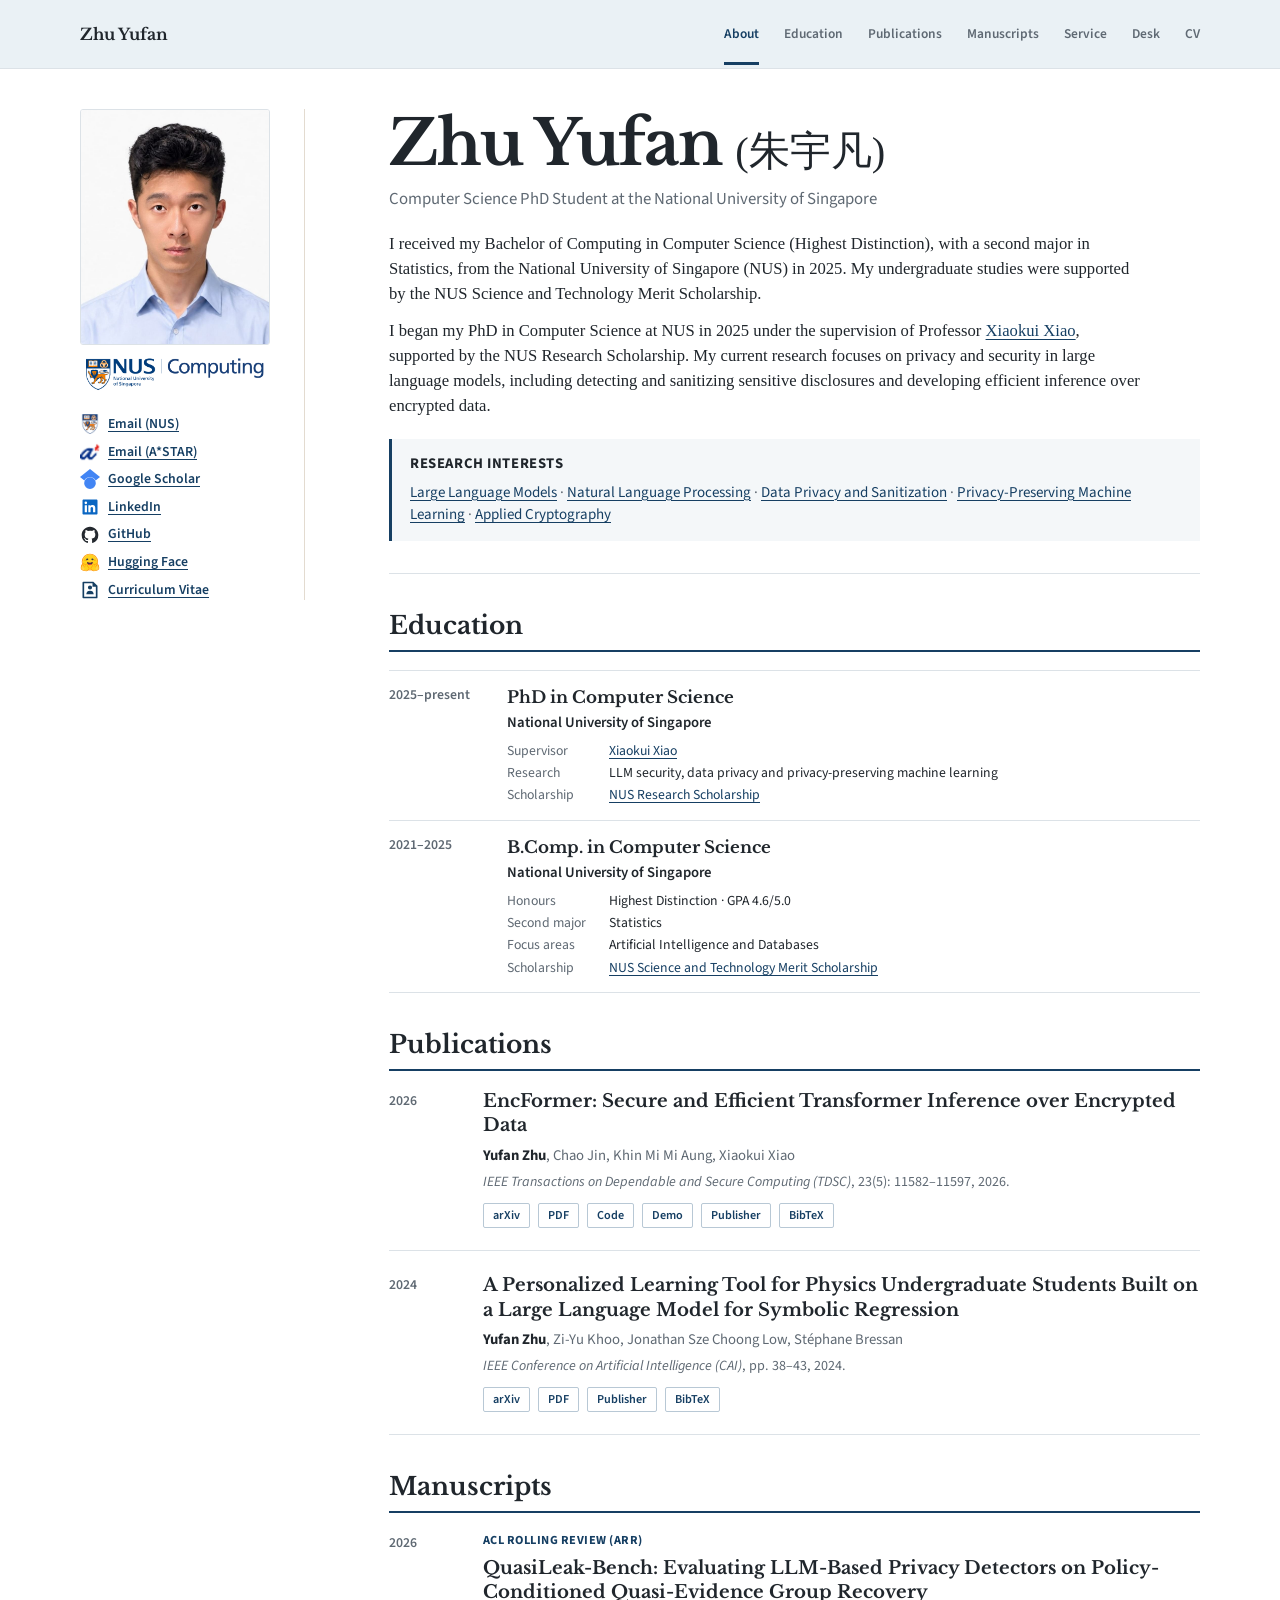
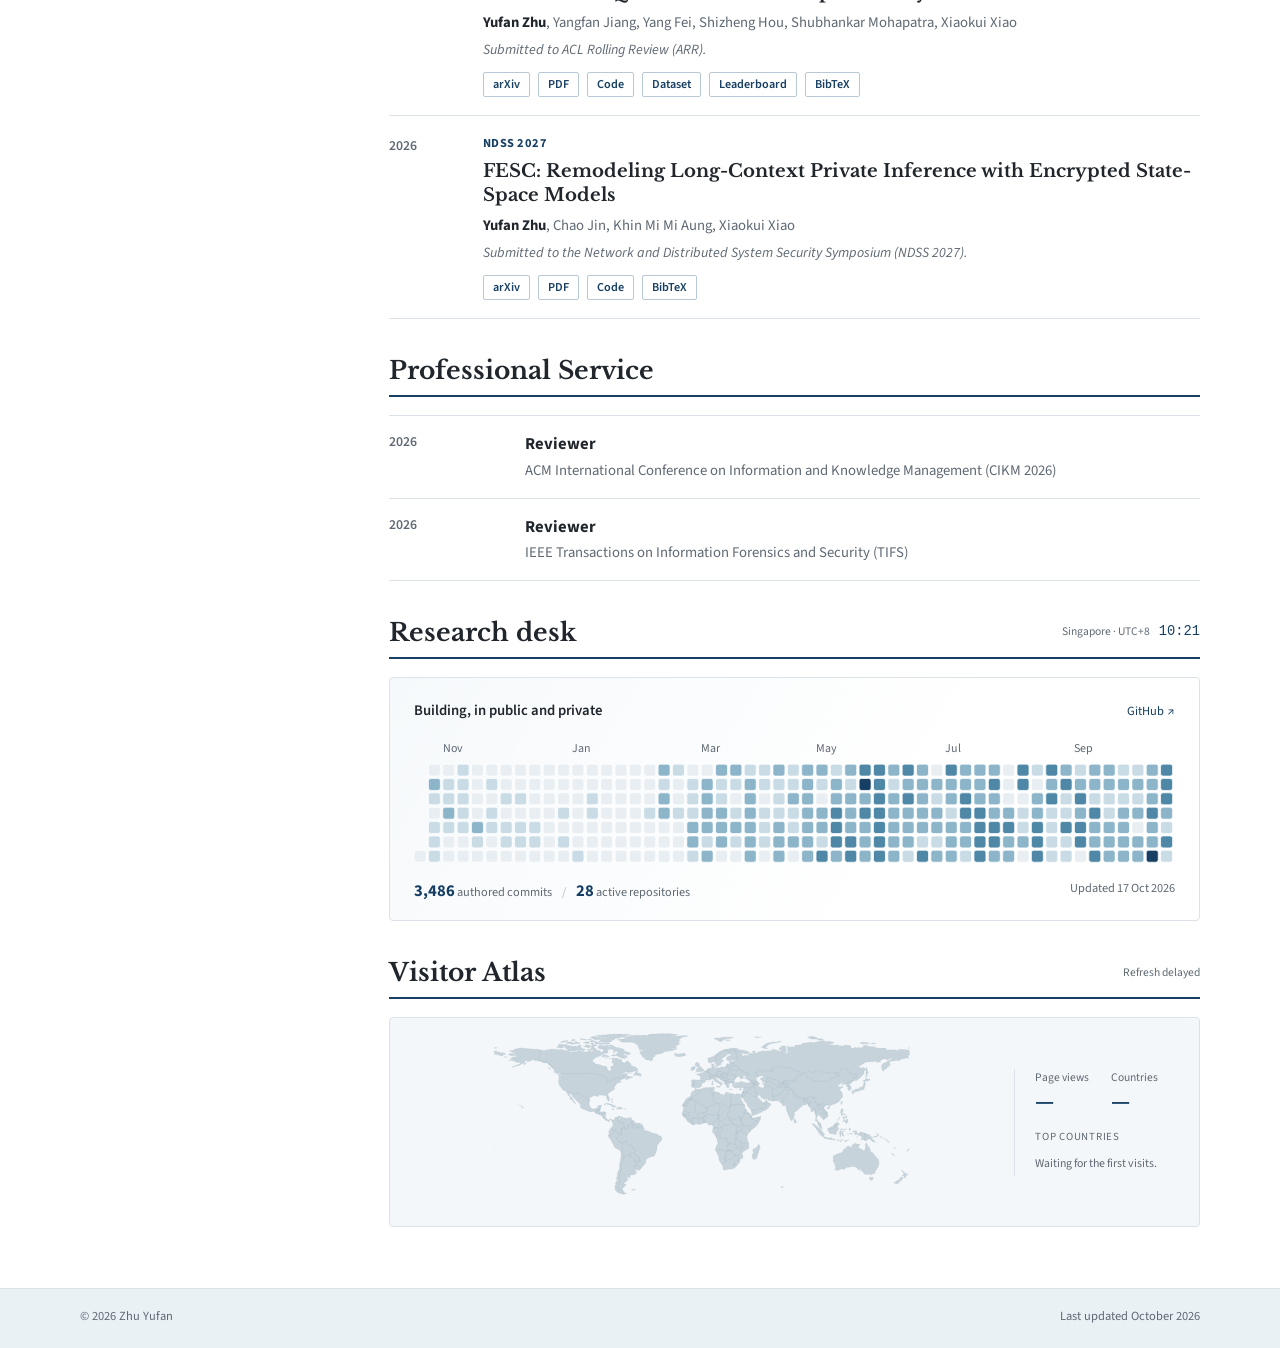
==== index.html @ 7dabb3b4 "Distinguish the sidebar divider with a warm grey tone" ====
<!DOCTYPE html>
<html lang="en">
<head>
  <meta charset="utf-8">
  <meta name="viewport" content="width=device-width, initial-scale=1">
  <title>Yufan Zhu | Secure &amp; Private AI</title>
  <meta name="description" content="Zhu Yufan is a Computer Science PhD student at the National University of Singapore researching LLM systems security and privacy-preserving machine learning.">
  <meta name="keywords" content="Zhu Yufan, Yufan Zhu, NUS, Computer Science, PhD, LLM security, privacy-preserving machine learning, homomorphic encryption, secure inference, EncFormer, QuasiLeak-Bench, privacy evaluation">
  <meta name="author" content="Zhu Yufan">
  <meta name="theme-color" content="#eaf1f5">

  <link rel="icon" type="image/png" sizes="512x512" href="favicon.png?v=shield-20261017">
  <link rel="icon" type="image/x-icon" sizes="16x16 32x32 48x48 64x64 128x128 256x256" href="favicon.ico?v=shield-20261017">
  <link rel="apple-touch-icon" sizes="180x180" href="assets/img/apple-touch-icon.png?v=shield-20261017">
  <link rel="preconnect" href="https://fonts.googleapis.com">
  <link rel="preconnect" href="https://fonts.gstatic.com" crossorigin>
  <link href="https://fonts.googleapis.com/css2?family=Libre+Baskerville:wght@400;700&amp;family=Source+Sans+3:wght@400;500;600;700&amp;display=swap" rel="stylesheet">
  <link rel="stylesheet" href="assets/css/style.css?v=sidebar-warm-20261017">
  <link rel="stylesheet" href="assets/css/research-desk.css">

  <meta property="og:type" content="website">
  <meta property="og:url" content="https://yufannnn.github.io/">
  <meta property="og:title" content="Yufan Zhu | Secure &amp; Private AI">
  <meta property="og:description" content="LLM systems security and privacy-preserving machine learning at NUS School of Computing.">
  <meta property="og:image" content="https://yufannnn.github.io/assets/img/og.png">
  <meta property="og:image:width" content="1536">
  <meta property="og:image:height" content="1024">
  <meta name="twitter:card" content="summary_large_image">

  <!-- Google Tag Manager -->
  <script>(function(w,d,s,l,i){w[l]=w[l]||[];w[l].push({'gtm.start':
  new Date().getTime(),event:'gtm.js'});var f=d.getElementsByTagName(s)[0],
  j=d.createElement(s),dl=l!='dataLayer'?'&l='+l:'';j.async=true;j.src=
  'https://www.googletagmanager.com/gtm.js?id='+i+dl;f.parentNode.insertBefore(j,f);
  })(window,document,'script','dataLayer','GTM-5BB8W2X');</script>
  <!-- End Google Tag Manager -->
</head>

<body>
  <noscript><iframe src="https://www.googletagmanager.com/ns.html?id=GTM-5BB8W2X"
  height="0" width="0" style="display:none;visibility:hidden" title="Google Tag Manager"></iframe></noscript>

  <a class="skip-link" href="#main-content">Skip to main content</a>

  <header class="site-header">
    <div class="header-inner">
      <a class="site-name" href="#about">Zhu Yufan</a>
      <button class="nav-toggle" type="button" aria-expanded="false" aria-controls="site-nav">Menu</button>
      <nav class="site-nav" id="site-nav" aria-label="Primary navigation">
        <a href="#about">About</a>
        <a href="#education">Education</a>
        <a href="#publications">Publications</a>
        <a href="#manuscripts">Manuscripts</a>
        <a href="#service">Service</a>
        <a href="#research-desk">Desk</a>
        <a href="resume.html">CV</a>
      </nav>
    </div>
  </header>

  <div class="page-shell">
    <aside class="profile-card" aria-label="Academic profile">
      <div class="profile-portrait">
        <img class="profile-photo" src="assets/img/me.jpg" alt="Portrait of Zhu Yufan" width="745" height="927">
        <a class="school-mark" href="https://www.comp.nus.edu.sg/" target="_blank" rel="noreferrer">
          <img src="assets/img/education/nus-computing.png" alt="NUS School of Computing" width="621" height="122">
        </a>
      </div>
      <!-- Icon sources: assets/img/profile-icons/SOURCES.txt -->
      <nav class="profile-links" aria-label="Academic and social links">
        <a href="mailto:yufan.zhu@u.nus.edu"><img class="profile-link-icon" src="assets/img/profile-icons/nus.png" alt="" width="20" height="20"><span>Email (NUS)</span></a>
        <a href="mailto:zhuyf@a-star.edu.sg"><img class="profile-link-icon" src="assets/img/profile-icons/astar.png" alt="" width="20" height="20"><span>Email (A*STAR)</span></a>
        <a href="https://scholar.google.com/citations?user=zbe0xWAAAAAJ&amp;hl=en" target="_blank" rel="noreferrer"><img class="profile-link-icon" src="assets/img/profile-icons/google-scholar.svg" alt="" width="20" height="20"><span>Google Scholar</span></a>
        <a href="https://www.linkedin.com/in/yufan-zhu-36024a225/" target="_blank" rel="noreferrer"><img class="profile-link-icon" src="assets/img/profile-icons/linkedin.svg" alt="" width="20" height="20"><span>LinkedIn</span></a>
        <a href="https://github.com/Yufannnn" target="_blank" rel="noreferrer"><img class="profile-link-icon" src="assets/img/profile-icons/github.svg" alt="" width="20" height="20"><span>GitHub</span></a>
        <a href="https://huggingface.co/HenryZYF" target="_blank" rel="noreferrer"><img class="profile-link-icon" src="assets/img/profile-icons/hugging-face.svg" alt="" width="20" height="20"><span>Hugging Face</span></a>
        <a href="resume.html"><img class="profile-link-icon" src="assets/img/profile-icons/cv.svg" alt="" width="20" height="20"><span>Curriculum Vitae</span></a>
      </nav>
    </aside>

    <main id="main-content">
      <section class="intro" id="about" aria-labelledby="about-heading">
        <h1 id="about-heading">Zhu Yufan <span class="chinese-name" lang="zh-Hans">(朱宇凡)</span></h1>
        <p class="intro-title">Computer Science PhD Student at the National University of Singapore</p>
        <div class="bio">
          <p>
            I received my Bachelor of Computing in Computer Science (Highest Distinction), with a
            second major in Statistics, from the National University of Singapore (NUS) in 2025.
            My undergraduate studies were supported by the NUS Science and Technology Merit Scholarship.
          </p>
          <p>
            I began my PhD in Computer Science at NUS in 2025 under the supervision of
            Professor <a href="https://www.comp.nus.edu.sg/~xiaoxk/" target="_blank" rel="noreferrer">Xiaokui Xiao</a>,
            supported by the NUS Research Scholarship.
            My current research focuses on privacy and security in large language models, including
            detecting and sanitizing sensitive disclosures and developing efficient inference over encrypted data.
          </p>
        </div>
        <div class="interest-block">
          <h2>Research Interests</h2>
          <p><a href="https://scholar.google.com/citations?view_op=search_authors&amp;hl=en&amp;mauthors=label:large_language_models" target="_blank" rel="noreferrer">Large Language Models</a> · <a href="https://scholar.google.com/citations?view_op=search_authors&amp;hl=en&amp;mauthors=label:natural_language_processing" target="_blank" rel="noreferrer">Natural Language Processing</a> · <a href="https://scholar.google.com/citations?view_op=search_authors&amp;hl=en&amp;mauthors=label:data_privacy_and_sanitization" target="_blank" rel="noreferrer">Data Privacy and Sanitization</a> · <a href="https://scholar.google.com/citations?view_op=search_authors&amp;hl=en&amp;mauthors=label:privacy_preserving_machine_learning" target="_blank" rel="noreferrer">Privacy-Preserving Machine Learning</a> · <a href="https://scholar.google.com/citations?view_op=search_authors&amp;hl=en&amp;mauthors=label:applied_cryptography" target="_blank" rel="noreferrer">Applied Cryptography</a></p>
        </div>
      </section>

      <section class="content-section" id="education" aria-labelledby="education-heading">
        <h2 class="section-title" id="education-heading">Education</h2>
        <div class="timeline-list education-list">
          <article>
            <time>2025–present</time>
            <div>
              <h3>PhD in Computer Science</h3>
              <p class="organization">National University of Singapore</p>
              <dl class="education-details">
                <dt>Supervisor</dt><dd><a href="https://www.comp.nus.edu.sg/~xiaoxk/" target="_blank" rel="noreferrer">Xiaokui Xiao</a></dd>
                <dt>Research</dt><dd>LLM security, data privacy and privacy-preserving machine learning</dd>
                <dt>Scholarship</dt><dd><a href="https://nusgs.nus.edu.sg/scholarships/nus-research-scholarship/" target="_blank" rel="noreferrer">NUS Research Scholarship</a></dd>
              </dl>
            </div>
          </article>
          <article>
            <time>2021–2025</time>
            <div>
              <h3>B.Comp. in Computer Science</h3>
              <p class="organization">National University of Singapore</p>
              <dl class="education-details">
                <dt>Honours</dt><dd>Highest Distinction · GPA 4.6/5.0</dd>
                <dt>Second major</dt><dd>Statistics</dd>
                <dt>Focus areas</dt><dd>Artificial Intelligence and Databases</dd>
                <dt>Scholarship</dt><dd><a href="https://nus.edu.sg/oam/scholarships/scholarships-for-freshmen-singapore-permanent-residents/science-technology-undergraduate-scholarship" target="_blank" rel="noreferrer">NUS Science and Technology Merit Scholarship</a></dd>
              </dl>
            </div>
          </article>
        </div>
      </section>

      <section class="content-section" id="publications" aria-labelledby="publications-heading">
        <h2 class="section-title" id="publications-heading">Publications</h2>

        <article class="paper">
          <div class="paper-year">2026</div>
          <div class="paper-body">
            <h3>EncFormer: Secure and Efficient Transformer Inference over Encrypted Data</h3>
            <p class="authors"><strong>Yufan Zhu</strong>, Chao Jin, Khin Mi Mi Aung, Xiaokui Xiao</p>
            <p class="paper-publication"><em>IEEE Transactions on Dependable and Secure Computing (TDSC)</em>, 23(5): 11582–11597, 2026.</p>
            <div class="paper-links">
              <a href="https://arxiv.org/abs/2604.09975" target="_blank" rel="noreferrer">arXiv</a>
              <a href="https://arxiv.org/pdf/2604.09975" target="_blank" rel="noreferrer">PDF</a>
              <a href="https://github.com/Yufannnn/EncFormer" target="_blank" rel="noreferrer">Code</a>
              <a href="https://yufannnn.github.io/EncFormer/" target="_blank" rel="noreferrer">Demo</a>
              <a href="https://www.computer.org/csdl/journal/tq/5555/01/11613199/2icp9JtEQXS" target="_blank" rel="noreferrer">Publisher</a>
            </div>
          </div>
        </article>

        <article class="paper">
          <div class="paper-year">2024</div>
          <div class="paper-body">
            <h3>A Personalized Learning Tool for Physics Undergraduate Students Built on a Large Language Model for Symbolic Regression</h3>
            <p class="authors"><strong>Yufan Zhu</strong>, Zi-Yu Khoo, Jonathan Sze Choong Low, Stéphane Bressan</p>
            <p class="paper-publication"><em>IEEE Conference on Artificial Intelligence (CAI)</em>, pp. 38–43, 2024.</p>
            <div class="paper-links">
              <a href="https://arxiv.org/abs/2407.00065" target="_blank" rel="noreferrer">arXiv</a>
              <a href="https://arxiv.org/pdf/2407.00065" target="_blank" rel="noreferrer">PDF</a>
              <a href="https://ieeexplore.ieee.org/document/10605241" target="_blank" rel="noreferrer">Publisher</a>
            </div>
          </div>
        </article>
      </section>

      <section class="content-section" id="manuscripts" aria-labelledby="manuscripts-heading">
        <h2 class="section-title" id="manuscripts-heading">Manuscripts</h2>

        <article class="paper compact-paper" id="quasileak-bench">
          <div class="paper-year">2026</div>
          <div class="paper-body">
            <p class="paper-venue">ACL Rolling Review (ARR)</p>
            <h3>QuasiLeak-Bench: Evaluating LLM-Based Privacy Detectors on Policy-Conditioned Quasi-Evidence Group Recovery</h3>
            <p class="authors"><strong>Yufan Zhu</strong>, Yangfan Jiang, Yang Fei, Shizheng Hou, Shubhankar Mohapatra, Xiaokui Xiao</p>
            <p class="paper-note">Submitted to ACL Rolling Review (ARR).</p>
            <div class="paper-links">
              <a href="https://arxiv.org/abs/2610.21333" target="_blank" rel="noreferrer">arXiv</a>
              <a href="https://arxiv.org/pdf/2610.21333" target="_blank" rel="noreferrer">PDF</a>
              <a href="https://github.com/Yufannnn/QuasiLeak-Bench" target="_blank" rel="noreferrer">Code</a>
              <a href="https://huggingface.co/datasets/HenryZYF/QuasiLeak-Bench" target="_blank" rel="noreferrer">Dataset</a>
              <a href="https://yufannnn.github.io/QuasiLeak-Bench/" target="_blank" rel="noreferrer">Leaderboard</a>
            </div>
          </div>
        </article>

        <article class="paper compact-paper" id="fesc">
          <div class="paper-year">2026</div>
          <div class="paper-body">
            <p class="paper-venue">NDSS 2027</p>
            <h3>FESC: Remodeling Long-Context Private Inference with Encrypted State-Space Models</h3>
            <p class="authors"><strong>Yufan Zhu</strong>, Chao Jin, Khin Mi Mi Aung, Xiaokui Xiao</p>
            <p class="paper-note">Submitted to the Network and Distributed System Security Symposium (NDSS 2027).</p>
            <div class="paper-links">
              <a href="https://arxiv.org/abs/2608.17442" target="_blank" rel="noreferrer">arXiv</a>
              <a href="https://arxiv.org/pdf/2608.17442" target="_blank" rel="noreferrer">PDF</a>
              <a href="https://github.com/Yufannnn/FESC" target="_blank" rel="noreferrer">Code</a>
            </div>
          </div>
        </article>
      </section>

      <section class="content-section" id="service" aria-labelledby="service-heading">
        <h2 class="section-title" id="service-heading">Professional Service</h2>
        <div class="timeline-list service-list">
          <article>
            <time>2026</time>
            <div>
              <h3>Reviewer</h3>
              <p>ACM International Conference on Information and Knowledge Management (CIKM 2026)</p>
            </div>
          </article>
          <article>
            <time>2026</time>
            <div>
              <h3>Reviewer</h3>
              <p>IEEE Transactions on Information Forensics and Security (TIFS)</p>
            </div>
          </article>
        </div>
      </section>
      <section class="content-section" id="research-desk" aria-labelledby="desk-heading">
        <div class="section-heading-row">
          <h2 class="section-title" id="desk-heading">Research desk</h2>
          <div class="desk-clock"><span>Singapore · UTC+8</span><time id="singapore-clock">—</time></div>
        </div>
        <div class="activity-panel">
          <div class="panel-heading"><h3>Building, in public and private</h3><a href="https://github.com/Yufannnn" target="_blank" rel="noreferrer">GitHub ↗</a></div>
          <div id="research-calendar" class="research-calendar" role="img" aria-label="Loading authored commit activity"></div>
          <div class="activity-meta"><p><strong id="commit-total">—</strong> authored commits <span class="meta-separator">/</span> <strong id="active-repos">—</strong> active repositories</p><p id="activity-updated">Past 365 days</p></div>
        </div>
      </section>

      <section class="content-section" id="visitor-atlas" aria-labelledby="atlas-heading">
        <div class="section-heading-row"><h2 class="section-title" id="atlas-heading">Visitor Atlas</h2><span class="atlas-status" id="atlas-status" role="status">Connecting</span></div>
        <div class="atlas-panel">
          <div class="atlas-map" aria-label="Country-level page views"></div>
          <div class="atlas-summary">
            <dl class="atlas-totals"><div><dt>Page views</dt><dd data-atlas-stat="pageViews">—</dd></div><div><dt>Countries</dt><dd data-atlas-stat="countries">—</dd></div></dl>
            <div class="atlas-country-heading">Top countries</div>
            <ol id="atlas-countries" class="atlas-countries"><li>Waiting for the first visits.</li></ol>
          </div>
        </div>
        <div class="atlas-footnote"><time id="atlas-updated"></time></div>
      </section>
    </main>
  </div>

  <footer class="site-footer">
    <div>
      <p>© <span id="current-year">2026</span> Zhu Yufan</p>
      <p>Last updated October 2026</p>
    </div>
  </footer>

  <dialog id="citation-dialog" class="citation-dialog" aria-labelledby="citation-heading">
    <div class="citation-heading"><h2 id="citation-heading">Cite this paper</h2><button type="button" data-close-citation aria-label="Close citation">×</button></div>
    <pre><code id="citation-text"></code></pre>
    <div class="citation-actions"><button type="button" id="copy-citation">Copy BibTeX</button><a id="download-citation" download>Download .bib</a><span id="citation-status" role="status"></span></div>
  </dialog>

  <script src="assets/js/main.js"></script>
  <script src="assets/js/research-desk.js" defer></script>
  <script src="assets/js/visitor-atlas.js" defer></script>
</body>
</html>
---- assets/css/style.css ----
:root {
  --navy: #163f63;
  --navy-dark: #0f2d48;
  --ink: #20262c;
  --muted: #5f6973;
  --line: #dce2e7;
  --soft: #f4f7f9;
  --banner: #eaf1f5;
  --white: #ffffff;
  --serif: "Libre Baskerville", Georgia, serif;
  --sans: "Source Sans 3", Arial, sans-serif;
  --page-width: 1120px;
}

* {
  box-sizing: border-box;
}

html {
  scroll-behavior: smooth;
  scroll-padding-top: 88px;
}

body {
  margin: 0;
  background: var(--white);
  color: var(--ink);
  font-family: var(--sans);
  font-size: 17px;
  line-height: 1.5;
  -webkit-font-smoothing: antialiased;
}

::selection {
  background: #dbe8f2;
}

a {
  color: var(--navy);
  text-decoration-thickness: 1px;
  text-underline-offset: 3px;
}

a:hover {
  color: var(--navy-dark);
}

img {
  display: block;
  max-width: 100%;
  height: auto;
}

h1,
h2,
h3,
p {
  margin-top: 0;
}

.skip-link {
  position: fixed;
  top: -60px;
  left: 16px;
  z-index: 100;
  padding: 8px 14px;
  background: var(--navy-dark);
  color: var(--white);
}

.skip-link:focus {
  top: 10px;
}

.site-header {
  position: sticky;
  top: 0;
  z-index: 20;
  border-bottom: 1px solid var(--line);
  background: var(--banner);
}

.header-inner {
  width: min(calc(100% - 40px), var(--page-width));
  min-height: 68px;
  margin: 0 auto;
  display: flex;
  align-items: center;
  justify-content: space-between;
  gap: 32px;
}

.site-name {
  color: var(--ink);
  font-family: var(--serif);
  font-size: 1rem;
  font-weight: 700;
  text-decoration: none;
}

.site-nav {
  display: flex;
  align-items: center;
  gap: 25px;
}

.site-nav a {
  padding: 23px 0 20px;
  border-bottom: 3px solid transparent;
  color: var(--muted);
  font-size: 0.84rem;
  font-weight: 600;
  line-height: 1.2;
  text-decoration: none;
}

.site-nav a:hover,
.site-nav a:focus-visible,
.site-nav a.is-active {
  border-bottom-color: var(--navy);
  color: var(--navy);
}

.nav-toggle {
  display: none;
  border: 0;
  background: transparent;
  color: var(--ink);
  font: 600 0.86rem var(--sans);
  cursor: pointer;
}

.page-shell {
  width: min(calc(100% - 40px), var(--page-width));
  margin: 0 auto;
  display: grid;
  grid-template-columns: 225px minmax(0, 1fr);
  gap: clamp(48px, 7vw, 84px);
  padding: 40px 0 52px;
}

.profile-card {
  position: sticky;
  top: 104px;
  align-self: start;
  padding-right: 16px;
  border-right: 1px solid #e3dbd0;
}

.profile-portrait {
  width: 190px;
  margin-bottom: 22px;
  align-self: start;
}

.profile-photo {
  width: 100%;
  border: 1px solid var(--line);
  border-radius: 3px;
  background: var(--soft);
}

.school-mark {
  display: block;
  margin-top: 12px;
  padding: 0 6px;
}

.school-mark img {
  width: 100%;
}

.profile-links {
  display: flex;
  flex-direction: column;
  align-items: flex-start;
  gap: 7px;
}

.profile-links a {
  display: inline-flex;
  align-items: center;
  gap: 8px;
  font-size: 0.86rem;
  font-weight: 600;
  white-space: nowrap;
}

.profile-link-icon {
  display: block;
  width: 20px;
  height: 20px;
  flex: 0 0 20px;
  object-fit: contain;
}

main {
  min-width: 0;
}

.intro {
  padding-bottom: 32px;
  border-bottom: 1px solid var(--line);
}

.intro h1 {
  margin-bottom: 9px;
  font-family: var(--serif);
  font-size: clamp(2.5rem, 5vw, 3.9rem);
  font-weight: 700;
  letter-spacing: -0.035em;
  line-height: 1.1;
}

.intro-title {
  margin-bottom: 20px;
  color: var(--muted);
  font-size: 1.05rem;
}

.chinese-name {
  display: inline-block;
  font-family: "FangSong", "仿宋", "STFangsong", fangsong, serif;
  font-size: 0.65em;
  font-weight: 400;
  letter-spacing: 0;
  white-space: nowrap;
}

.bio {
  max-width: 760px;
  font-family: Georgia, serif;
  font-size: 1.04rem;
  line-height: 1.5;
}

.bio p {
  margin-bottom: 12px;
}

.interest-block {
  margin-top: 20px;
  padding: 14px 18px;
  border-left: 3px solid var(--navy);
  background: var(--soft);
}

.interest-block h2 {
  margin-bottom: 7px;
  font-size: 0.92rem;
  font-weight: 700;
  letter-spacing: 0.04em;
  text-transform: uppercase;
}

.interest-block p {
  margin-bottom: 0;
  color: var(--muted);
  font-size: 0.94rem;
}

.content-section {
  padding-top: 36px;
}

.section-title {
  margin-bottom: 18px;
  padding-bottom: 9px;
  border-bottom: 2px solid var(--navy);
  font-family: var(--serif);
  font-size: 1.55rem;
  line-height: 1.25;
}

.paper {
  display: grid;
  grid-template-columns: 74px minmax(0, 1fr);
  gap: 20px;
  padding: 0 0 22px;
  margin-bottom: 22px;
  border-bottom: 1px solid var(--line);
}

.paper:last-child {
  margin-bottom: 0;
}

.paper-year {
  padding-top: 2px;
  color: var(--muted);
  font-size: 0.86rem;
  font-weight: 600;
}

.paper-venue {
  margin-bottom: 6px;
  color: var(--navy);
  font-size: 0.77rem;
  font-weight: 700;
  letter-spacing: 0.04em;
  text-transform: uppercase;
}

.paper h3 {
  margin-bottom: 7px;
  font-family: var(--serif);
  font-size: 1.13rem;
  line-height: 1.35;
}

.authors {
  margin-bottom: 6px;
  color: var(--muted);
  font-size: 0.92rem;
}

.authors strong {
  color: var(--ink);
  font-weight: 700;
}

.paper-note {
  margin-bottom: 11px;
  color: var(--muted);
  font-size: 0.88rem;
  font-style: italic;
}

.paper-publication {
  margin-bottom: 10px;
  color: var(--muted);
  font-size: 0.88rem;
  line-height: 1.4;
}

.paper-links {
  display: flex;
  flex-wrap: wrap;
  gap: 8px;
}

.paper-links a {
  display: inline-block;
  padding: 3px 9px;
  border: 1px solid #b8c8d5;
  border-radius: 2px;
  color: var(--navy);
  font-size: 0.76rem;
  font-weight: 600;
  line-height: 1.45;
  text-decoration: none;
}

.paper-links a:hover {
  border-color: var(--navy);
  background: var(--soft);
}

.compact-paper {
  padding-bottom: 18px;
  margin-bottom: 18px;
}

.timeline-list {
  border-top: 1px solid var(--line);
}

.timeline-list article {
  display: grid;
  grid-template-columns: 112px minmax(0, 1fr);
  gap: 24px;
  padding: 16px 0;
  border-bottom: 1px solid var(--line);
}

.timeline-list time {
  color: var(--muted);
  font-size: 0.86rem;
  font-weight: 600;
}

.timeline-list h3 {
  margin-bottom: 3px;
  font-family: var(--serif);
  font-size: 1.04rem;
  line-height: 1.45;
}

.timeline-list p {
  margin-bottom: 0;
  color: var(--muted);
  font-size: 0.92rem;
}

.timeline-list .organization {
  margin-bottom: 4px;
  color: var(--ink);
  font-weight: 600;
}

.education-list article {
  grid-template-columns: 100px minmax(0, 1fr);
  gap: 18px;
  padding: 14px 0;
}

.education-details {
  display: grid;
  grid-template-columns: 90px minmax(0, 1fr);
  gap: 3px 12px;
  margin: 8px 0 0;
  font-size: 0.86rem;
  line-height: 1.4;
}

.education-details dt {
  color: var(--muted);
}

.education-details dd {
  margin: 0;
}

.service-list h3 {
  font-family: var(--sans);
  font-weight: 700;
}

.site-footer {
  border-top: 1px solid var(--line);
  background: var(--banner);
}

.site-footer > div {
  width: min(calc(100% - 40px), var(--page-width));
  margin: 0 auto;
  display: flex;
  justify-content: space-between;
  gap: 20px;
  padding: 18px 0 22px;
}

.site-footer p {
  margin-bottom: 0;
  color: var(--muted);
  font-size: 0.78rem;
}

@media (max-width: 840px) {
  .site-nav {
    gap: 17px;
  }

  .page-shell {
    grid-template-columns: 185px minmax(0, 1fr);
    gap: 40px;
  }

  .profile-portrait {
    width: 165px;
  }
}

@media (max-width: 720px) {
  html {
    scroll-padding-top: 72px;
  }

  body {
    font-size: 16px;
  }

  .header-inner,
  .page-shell,
  .site-footer > div {
    width: min(calc(100% - 32px), var(--page-width));
  }

  .header-inner {
    min-height: 60px;
  }

  .nav-toggle {
    display: block;
    padding: 10px 0 10px 18px;
  }

  .site-nav {
    position: absolute;
    top: 60px;
    left: 0;
    right: 0;
    display: none;
    flex-direction: column;
    align-items: flex-start;
    gap: 0;
    padding: 8px 16px 14px;
    border-bottom: 1px solid var(--line);
    background: var(--banner);
  }

  .site-nav.is-open {
    display: flex;
  }

  .site-nav a {
    width: 100%;
    padding: 9px 0;
    border-bottom: 0;
  }

  .site-nav a.is-active {
    color: var(--navy);
  }

  .page-shell {
    display: block;
    padding: 24px 0 44px;
  }

  .profile-card {
    position: static;
    display: grid;
    grid-template-columns: 120px minmax(0, 1fr);
    column-gap: 20px;
    margin-bottom: 28px;
    padding-right: 0;
    padding-bottom: 24px;
    border-right: 0;
    border-bottom: 1px solid var(--line);
  }

  .profile-portrait {
    width: 120px;
    margin-bottom: 0;
  }

  .school-mark {
    margin-top: 10px;
    padding: 0;
  }

  .profile-links {
    align-self: center;
    flex-direction: row;
    flex-wrap: wrap;
    align-content: start;
    gap: 5px 14px;
  }

  .profile-links a {
    font-size: 0.78rem;
  }

  .intro h1 {
    font-size: 2.55rem;
  }

  .intro-title {
    font-size: 0.96rem;
  }

  .bio {
    font-size: 1rem;
  }

  .content-section {
    padding-top: 32px;
  }

  .paper {
    grid-template-columns: 1fr;
    gap: 4px;
  }

  .paper-year {
    margin-bottom: 3px;
  }

  .timeline-list article {
    grid-template-columns: 78px minmax(0, 1fr);
    gap: 14px;
  }

  .site-footer > div {
    flex-direction: column;
    gap: 2px;
  }
}

@media (max-width: 430px) {
  .profile-card {
    grid-template-columns: 100px minmax(0, 1fr);
    column-gap: 16px;
  }

  .profile-portrait {
    width: 100px;
  }

  .profile-links {
    gap: 4px 11px;
  }

  .timeline-list article {
    grid-template-columns: 1fr;
    gap: 5px;
  }
}

@media (prefers-reduced-motion: reduce) {
  html {
    scroll-behavior: auto;
  }
}
---- assets/css/research-desk.css ----
.section-heading-row{display:flex;align-items:center;justify-content:space-between;gap:20px;border-bottom:2px solid var(--navy);margin-bottom:18px;padding-bottom:9px}
.section-heading-row .section-title{border:0;padding:0;margin:0}
.desk-clock{display:flex;gap:9px;align-items:baseline;color:var(--muted);font-size:.72rem;white-space:nowrap}
.desk-clock time{font-family:ui-monospace,SFMono-Regular,Consolas,monospace;font-size:.86rem;font-variant-numeric:tabular-nums;color:var(--navy)}
.activity-panel{border:1px solid var(--line);padding:22px 24px 16px;background:linear-gradient(120deg,#f6f9fb,var(--white) 65%);border-radius:4px}
.panel-heading{display:flex;justify-content:space-between;gap:12px;align-items:baseline;margin-bottom:18px}
.panel-heading h3{font:600 .92rem var(--sans);margin:0}
.panel-heading a{font-size:.78rem;text-decoration:none;white-space:nowrap}
.research-calendar{width:100%}
.research-calendar svg{width:100%;height:auto;display:block;overflow:visible}
.research-calendar rect{stroke:var(--white);stroke-width:.6;rx:2}
.research-calendar text{font-family:var(--sans);font-size:10px;fill:var(--muted)}
.activity-meta{display:flex;justify-content:space-between;gap:16px;flex-wrap:wrap;margin-top:15px;font-size:.77rem;color:var(--muted)}
.activity-meta p{margin:0}.activity-meta strong{color:var(--navy);font-variant-numeric:tabular-nums;font-size:1.04rem}.meta-separator{margin:0 8px;color:#b2bcc5}
.atlas-footnote{font-size:.73rem;color:var(--muted);margin:9px 0 0}
.atlas-status{font-size:.72rem;color:var(--muted);white-space:nowrap}.atlas-status.is-live{color:#287b72}.atlas-status.is-live::before{content:"";display:inline-block;width:6px;height:6px;margin-right:6px;border-radius:50%;background:#478d82}
.atlas-panel{--atlas-accent:#4b8491;display:grid;grid-template-columns:minmax(0,1fr) 165px;align-items:center;gap:20px;border:1px solid var(--line);border-radius:4px;padding:14px 20px;background:var(--soft)}
.atlas-map{min-width:0;display:flex;align-items:center;justify-content:center}.atlas-map svg{width:100%;height:auto;max-height:180px;display:block}
.atlas-marker{fill:var(--navy);stroke:#fff;stroke-width:1.5}.atlas-marker-halo{fill:var(--navy);opacity:.13}
.atlas-summary{border-left:1px solid var(--line);padding-left:20px;min-width:0}
.atlas-totals{display:flex;gap:22px;margin:0 0 12px}.atlas-totals dt{color:var(--muted);font-size:.72rem;font-weight:400}.atlas-totals dd{margin:0;color:var(--navy);font-size:1.5rem;font-weight:600;line-height:1.3;font-variant-numeric:tabular-nums}
.atlas-country-heading{font-size:.68rem;text-transform:uppercase;letter-spacing:.07em;color:var(--muted);margin-bottom:7px}
.atlas-countries{padding:0;list-style:none;font-size:.74rem;margin:0}.atlas-countries li{display:flex;justify-content:space-between;gap:8px;padding:3px 0;color:var(--muted)}.atlas-countries b{color:var(--ink);font-weight:500;font-variant-numeric:tabular-nums}
.atlas-footnote{text-align:right}
.paper-links button{display:inline-block;padding:3px 9px;border:1px solid #b8c8d5;border-radius:2px;color:var(--navy);font:600 .76rem/1.45 var(--sans);background:transparent;cursor:pointer}
.paper-links button:hover{border-color:var(--navy);background:var(--soft)}
.citation-dialog{width:min(640px,calc(100% - 32px));max-height:85dvh;border:1px solid var(--line);border-radius:5px;padding:24px;color:var(--ink);box-shadow:0 15px 60px #102b4930}
.citation-dialog::backdrop{background:#0f2d4860}.citation-heading{display:flex;justify-content:space-between;align-items:center;gap:20px}.citation-heading h2{font:700 1.05rem var(--serif);margin:0}.citation-heading button{border:0;background:transparent;font-size:1.7rem;line-height:1;cursor:pointer;color:var(--muted);padding:4px}
.citation-dialog pre{white-space:pre-wrap;overflow-wrap:anywhere;background:var(--soft);border:1px solid var(--line);padding:16px;margin:20px 0;font:12px/1.6 ui-monospace,SFMono-Regular,Consolas,monospace;max-height:50dvh;overflow:auto}
.citation-actions{display:flex;align-items:center;flex-wrap:wrap;gap:12px;font-size:.8rem}.citation-actions button{border:1px solid var(--navy);background:var(--navy);color:#fff;font:600 .8rem var(--sans);padding:8px 14px;border-radius:3px;cursor:pointer}.citation-actions a{color:var(--navy)}.citation-actions span{color:var(--muted)}
button:focus-visible,a:focus-visible{outline:2px solid #4b8491;outline-offset:4px}
@media(max-width:1050px){.site-nav{gap:15px}.atlas-panel{grid-template-columns:1fr;gap:12px}.atlas-summary{border-left:0;border-top:1px solid var(--line);padding:12px 0 0;display:grid;grid-template-columns:1fr 1fr;gap:0 20px}.atlas-totals{grid-row:1/3;margin:0}.atlas-country-heading{margin:0}}
@media(max-width:600px){.section-heading-row{gap:14px}.desk-clock{flex-direction:column;gap:0;align-items:flex-end}.activity-panel{padding:18px 14px 14px}.panel-heading h3{font-size:.82rem}.atlas-panel{padding:12px 14px}.atlas-map svg{max-height:140px}.atlas-summary{column-gap:16px}.activity-meta{gap:6px}.activity-meta strong{font-size:.95rem}}
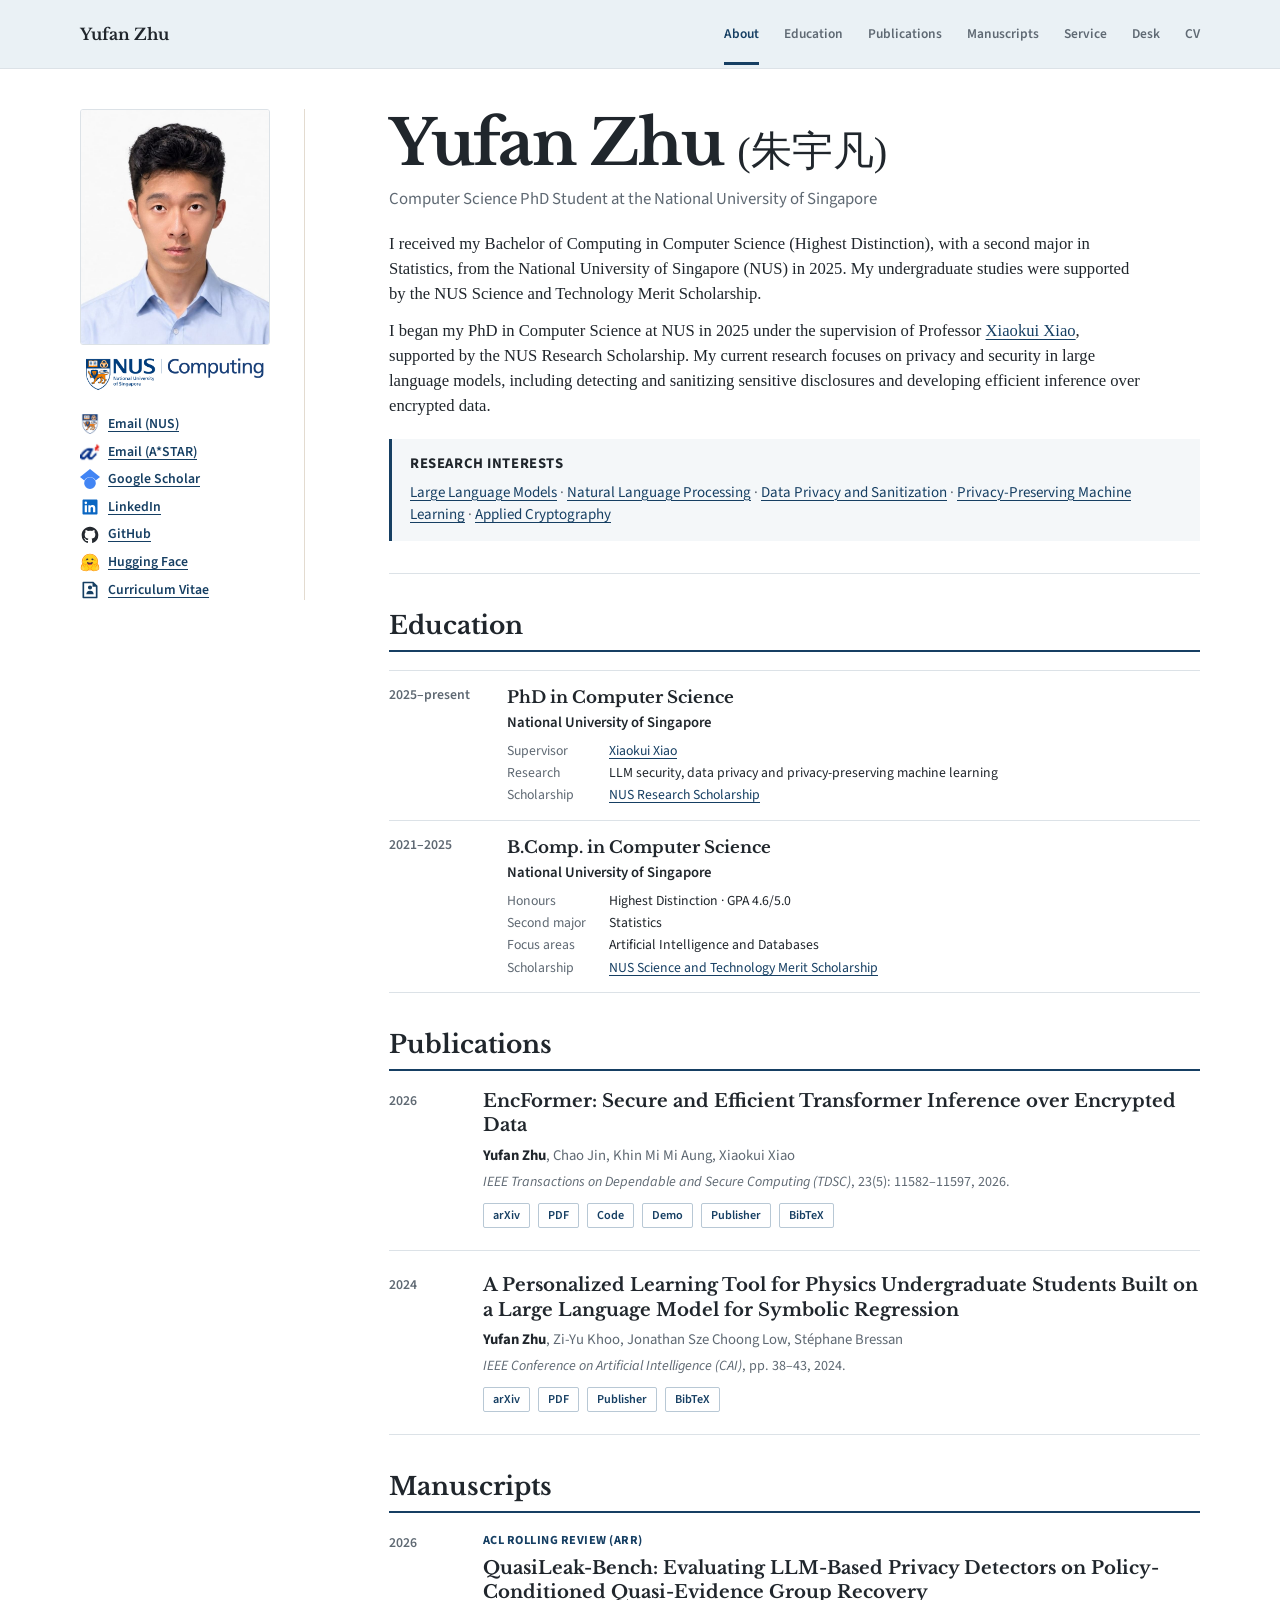
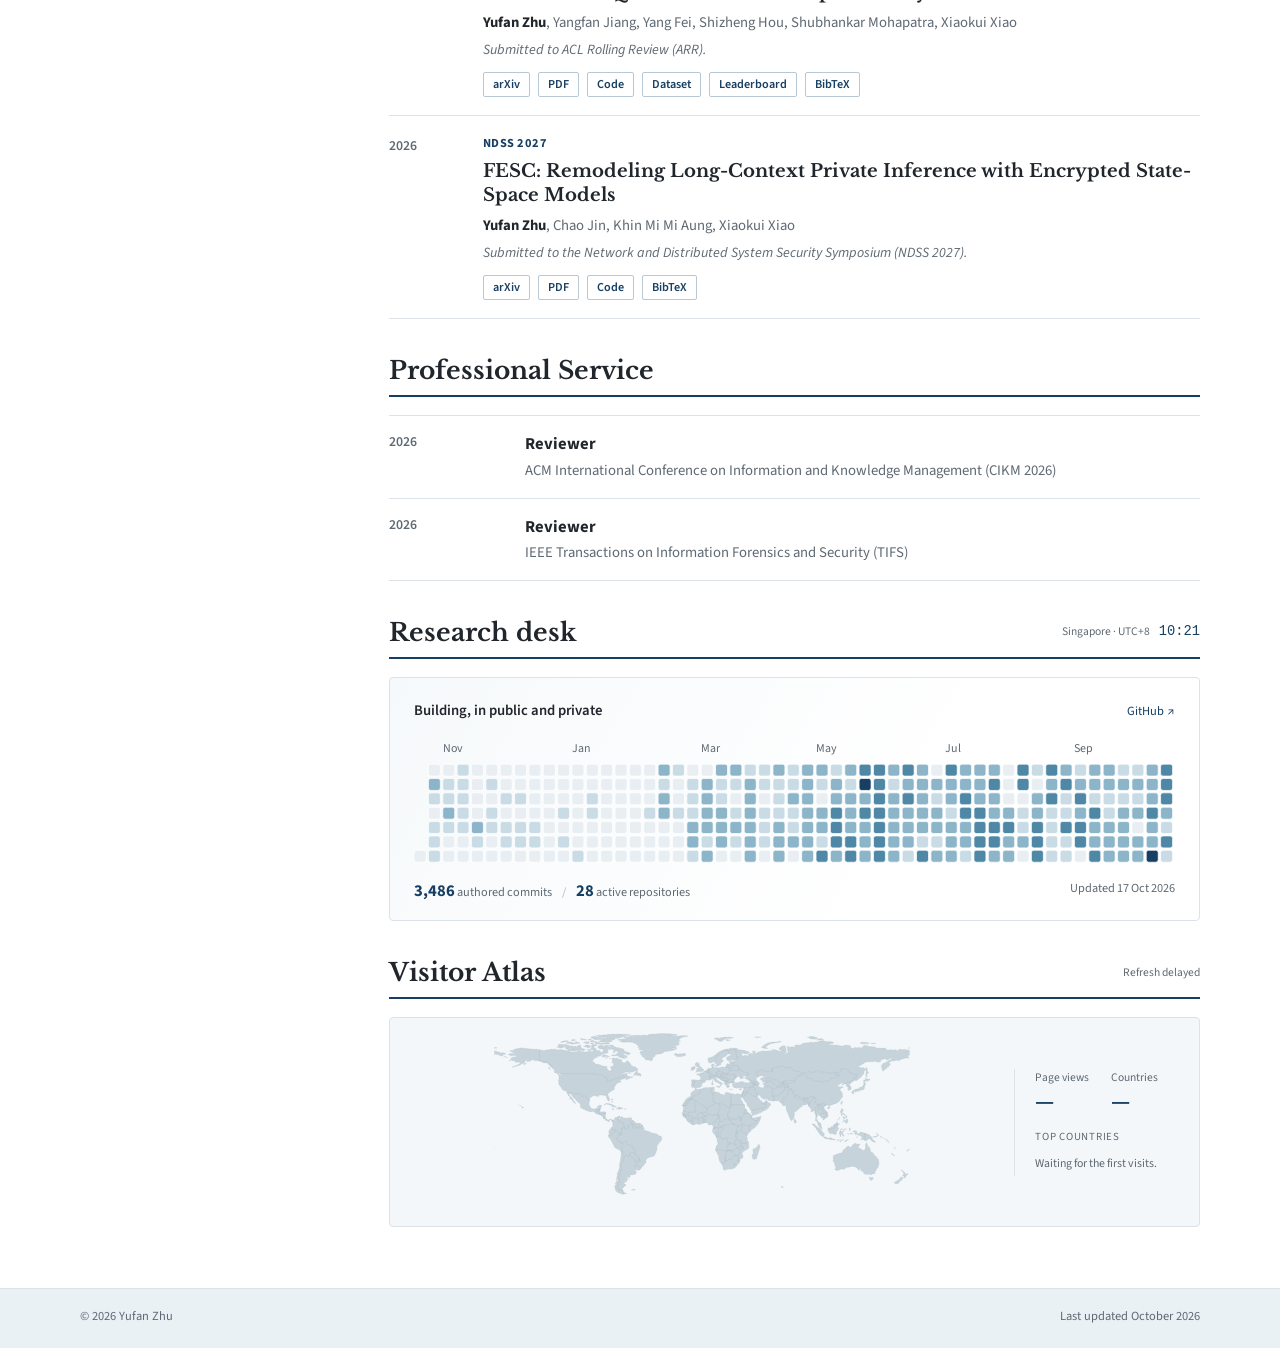
==== commit ee7fe19d: "Use Yufan Zhu consistently as the English name on the website" ====
--- a/index.html
+++ b/index.html
@@ -4,9 +4,9 @@
   <meta charset="utf-8">
   <meta name="viewport" content="width=device-width, initial-scale=1">
   <title>Yufan Zhu | Secure &amp; Private AI</title>
-  <meta name="description" content="Zhu Yufan is a Computer Science PhD student at the National University of Singapore researching LLM systems security and privacy-preserving machine learning.">
-  <meta name="keywords" content="Zhu Yufan, Yufan Zhu, NUS, Computer Science, PhD, LLM security, privacy-preserving machine learning, homomorphic encryption, secure inference, EncFormer, QuasiLeak-Bench, privacy evaluation">
-  <meta name="author" content="Zhu Yufan">
+  <meta name="description" content="Yufan Zhu is a Computer Science PhD student at the National University of Singapore researching LLM systems security and privacy-preserving machine learning.">
+  <meta name="keywords" content="Yufan Zhu, NUS, Computer Science, PhD, LLM security, privacy-preserving machine learning, homomorphic encryption, secure inference, EncFormer, QuasiLeak-Bench, privacy evaluation">
+  <meta name="author" content="Yufan Zhu">
   <meta name="theme-color" content="#eaf1f5">
 
   <link rel="icon" type="image/png" sizes="512x512" href="favicon.png?v=shield-20261017">
@@ -44,7 +44,7 @@
 
   <header class="site-header">
     <div class="header-inner">
-      <a class="site-name" href="#about">Zhu Yufan</a>
+      <a class="site-name" href="#about">Yufan Zhu</a>
       <button class="nav-toggle" type="button" aria-expanded="false" aria-controls="site-nav">Menu</button>
       <nav class="site-nav" id="site-nav" aria-label="Primary navigation">
         <a href="#about">About</a>
@@ -61,7 +61,7 @@
   <div class="page-shell">
     <aside class="profile-card" aria-label="Academic profile">
       <div class="profile-portrait">
-        <img class="profile-photo" src="assets/img/me.jpg" alt="Portrait of Zhu Yufan" width="745" height="927">
+        <img class="profile-photo" src="assets/img/me.jpg" alt="Portrait of Yufan Zhu" width="745" height="927">
         <a class="school-mark" href="https://www.comp.nus.edu.sg/" target="_blank" rel="noreferrer">
           <img src="assets/img/education/nus-computing.png" alt="NUS School of Computing" width="621" height="122">
         </a>
@@ -80,7 +80,7 @@
 
     <main id="main-content">
       <section class="intro" id="about" aria-labelledby="about-heading">
-        <h1 id="about-heading">Zhu Yufan <span class="chinese-name" lang="zh-Hans">(朱宇凡)</span></h1>
+        <h1 id="about-heading">Yufan Zhu <span class="chinese-name" lang="zh-Hans">(朱宇凡)</span></h1>
         <p class="intro-title">Computer Science PhD Student at the National University of Singapore</p>
         <div class="bio">
           <p>
@@ -251,7 +251,7 @@
 
   <footer class="site-footer">
     <div>
-      <p>© <span id="current-year">2026</span> Zhu Yufan</p>
+      <p>© <span id="current-year">2026</span> Yufan Zhu</p>
       <p>Last updated October 2026</p>
     </div>
   </footer>
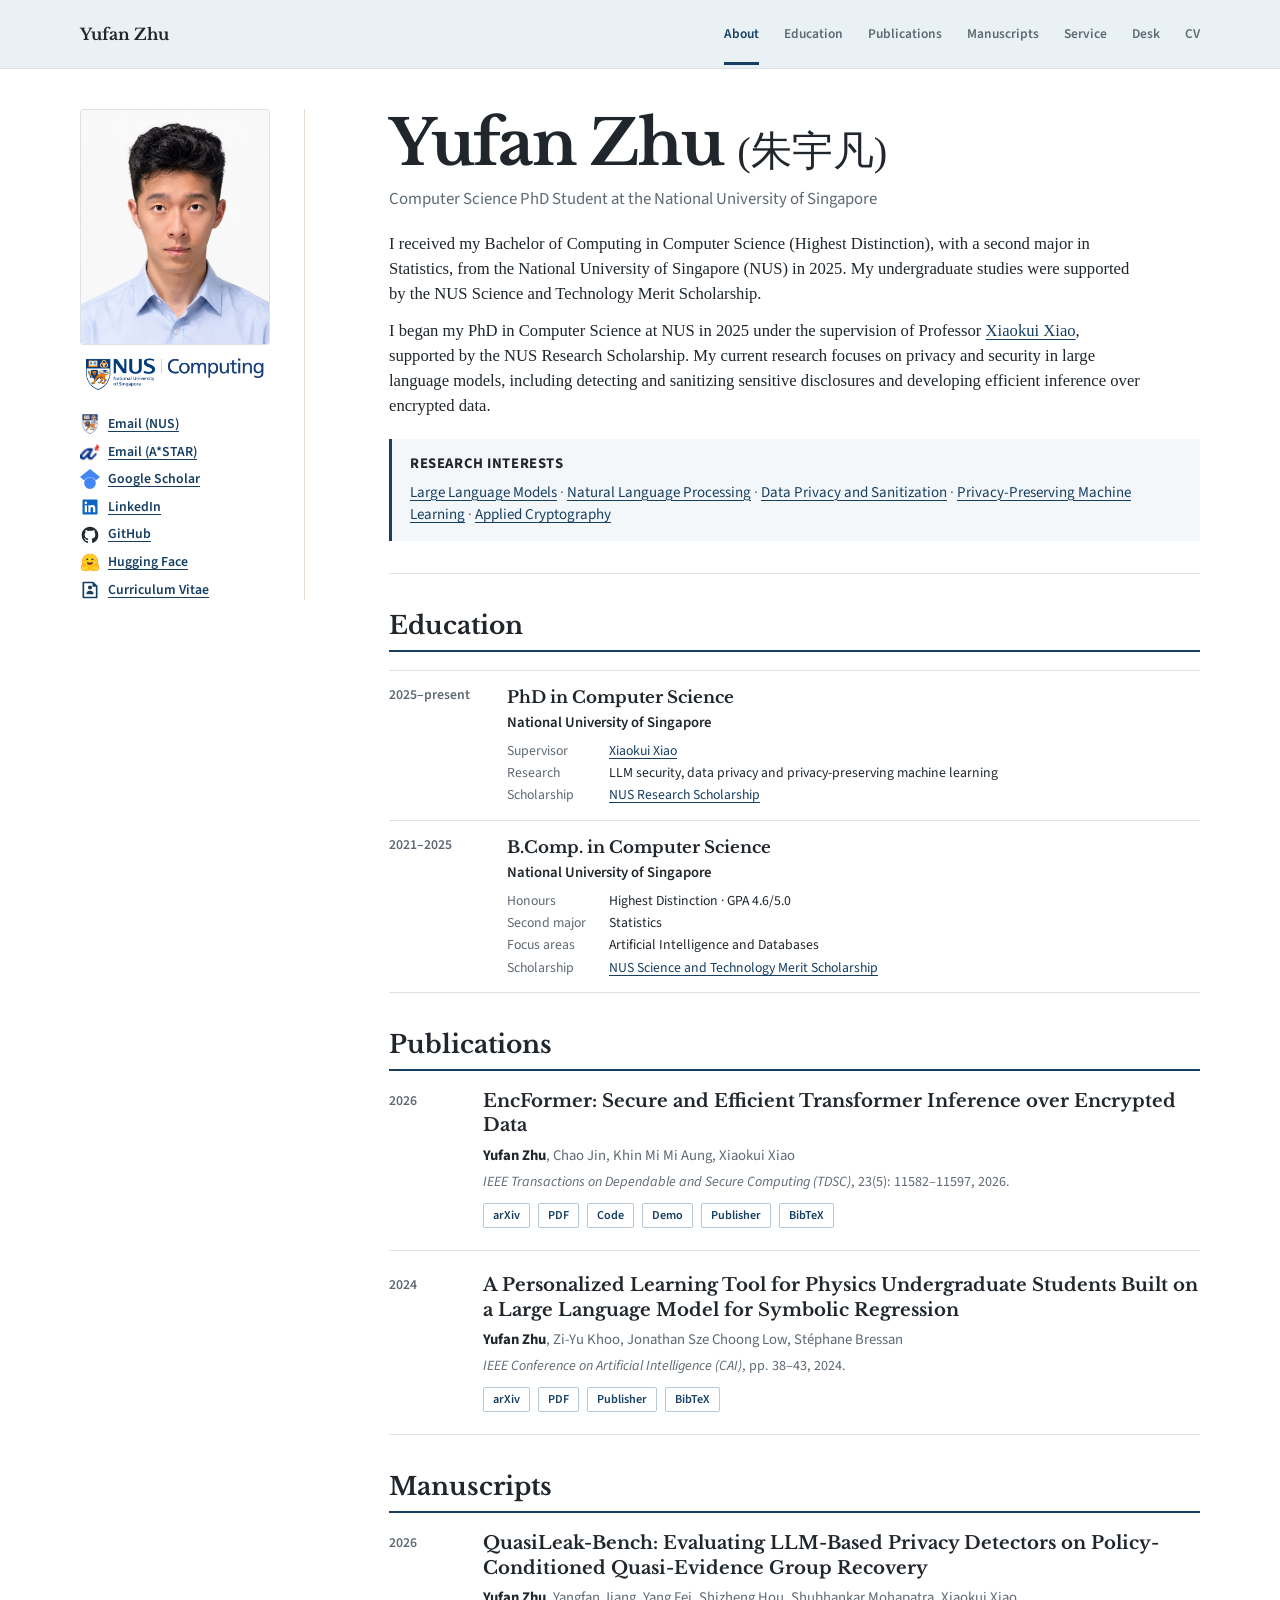
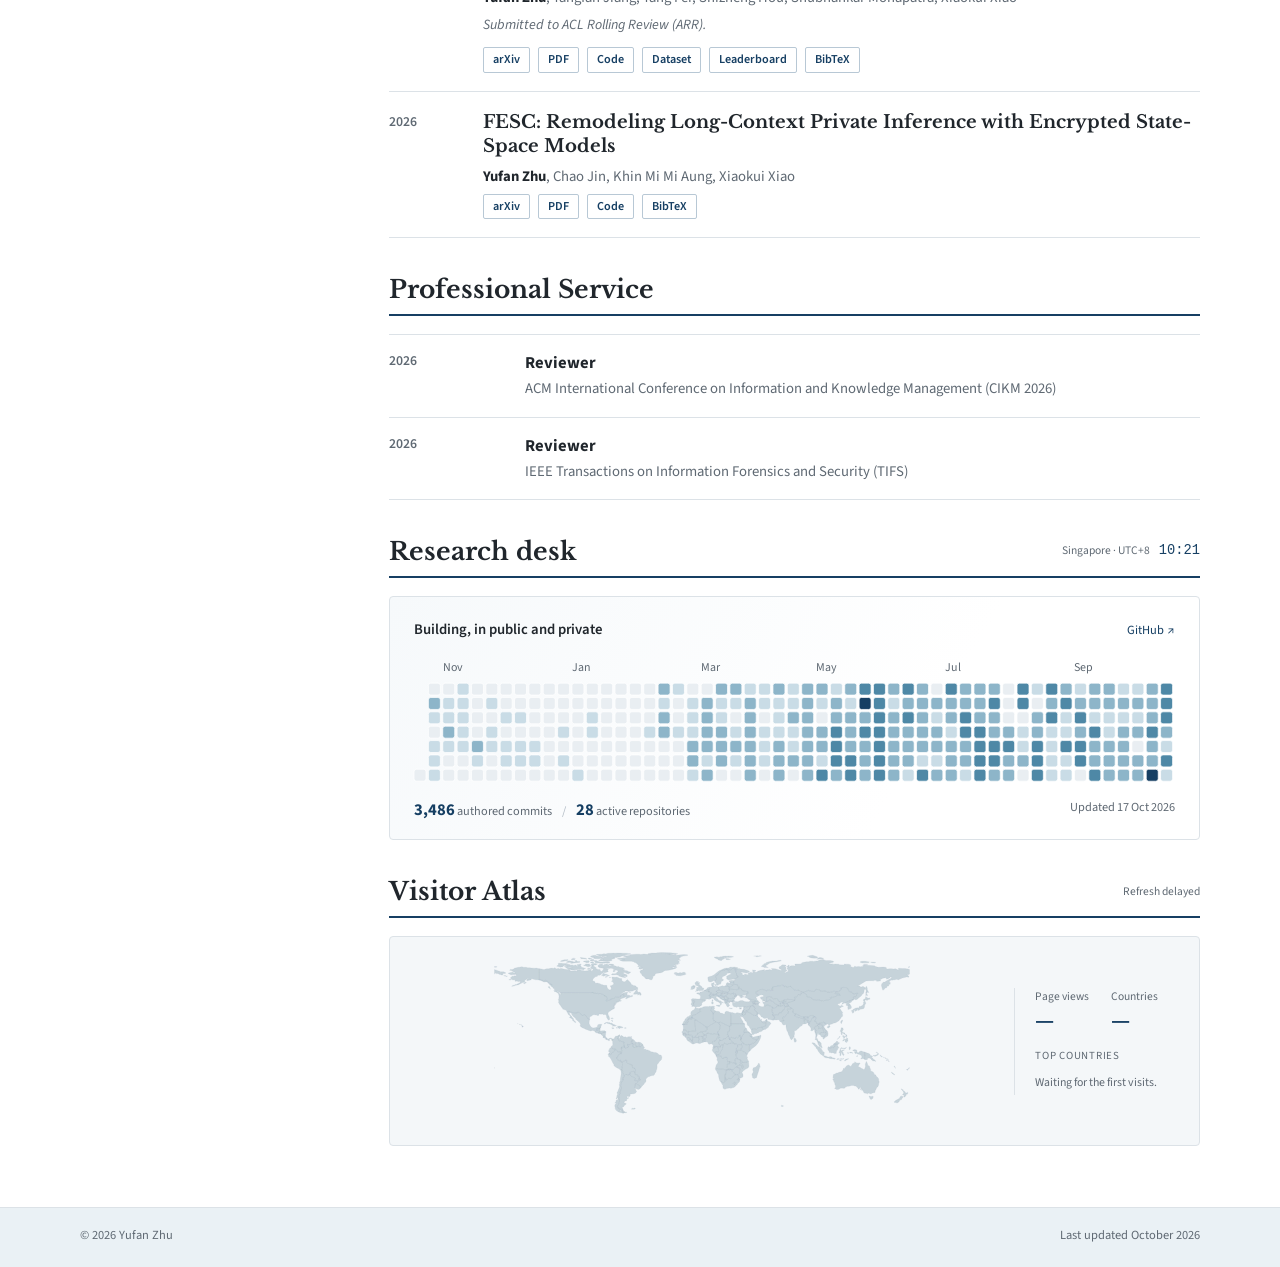
==== commit 67b8a24b: "Simplify manuscript entries and remove the outdated FESC submission note" ====
--- a/index.html
+++ b/index.html
@@ -173,7 +173,6 @@
         <article class="paper compact-paper" id="quasileak-bench">
           <div class="paper-year">2026</div>
           <div class="paper-body">
-            <p class="paper-venue">ACL Rolling Review (ARR)</p>
             <h3>QuasiLeak-Bench: Evaluating LLM-Based Privacy Detectors on Policy-Conditioned Quasi-Evidence Group Recovery</h3>
             <p class="authors"><strong>Yufan Zhu</strong>, Yangfan Jiang, Yang Fei, Shizheng Hou, Shubhankar Mohapatra, Xiaokui Xiao</p>
             <p class="paper-note">Submitted to ACL Rolling Review (ARR).</p>
@@ -190,10 +189,8 @@
         <article class="paper compact-paper" id="fesc">
           <div class="paper-year">2026</div>
           <div class="paper-body">
-            <p class="paper-venue">NDSS 2027</p>
             <h3>FESC: Remodeling Long-Context Private Inference with Encrypted State-Space Models</h3>
             <p class="authors"><strong>Yufan Zhu</strong>, Chao Jin, Khin Mi Mi Aung, Xiaokui Xiao</p>
-            <p class="paper-note">Submitted to the Network and Distributed System Security Symposium (NDSS 2027).</p>
             <div class="paper-links">
               <a href="https://arxiv.org/abs/2608.17442" target="_blank" rel="noreferrer">arXiv</a>
               <a href="https://arxiv.org/pdf/2608.17442" target="_blank" rel="noreferrer">PDF</a>
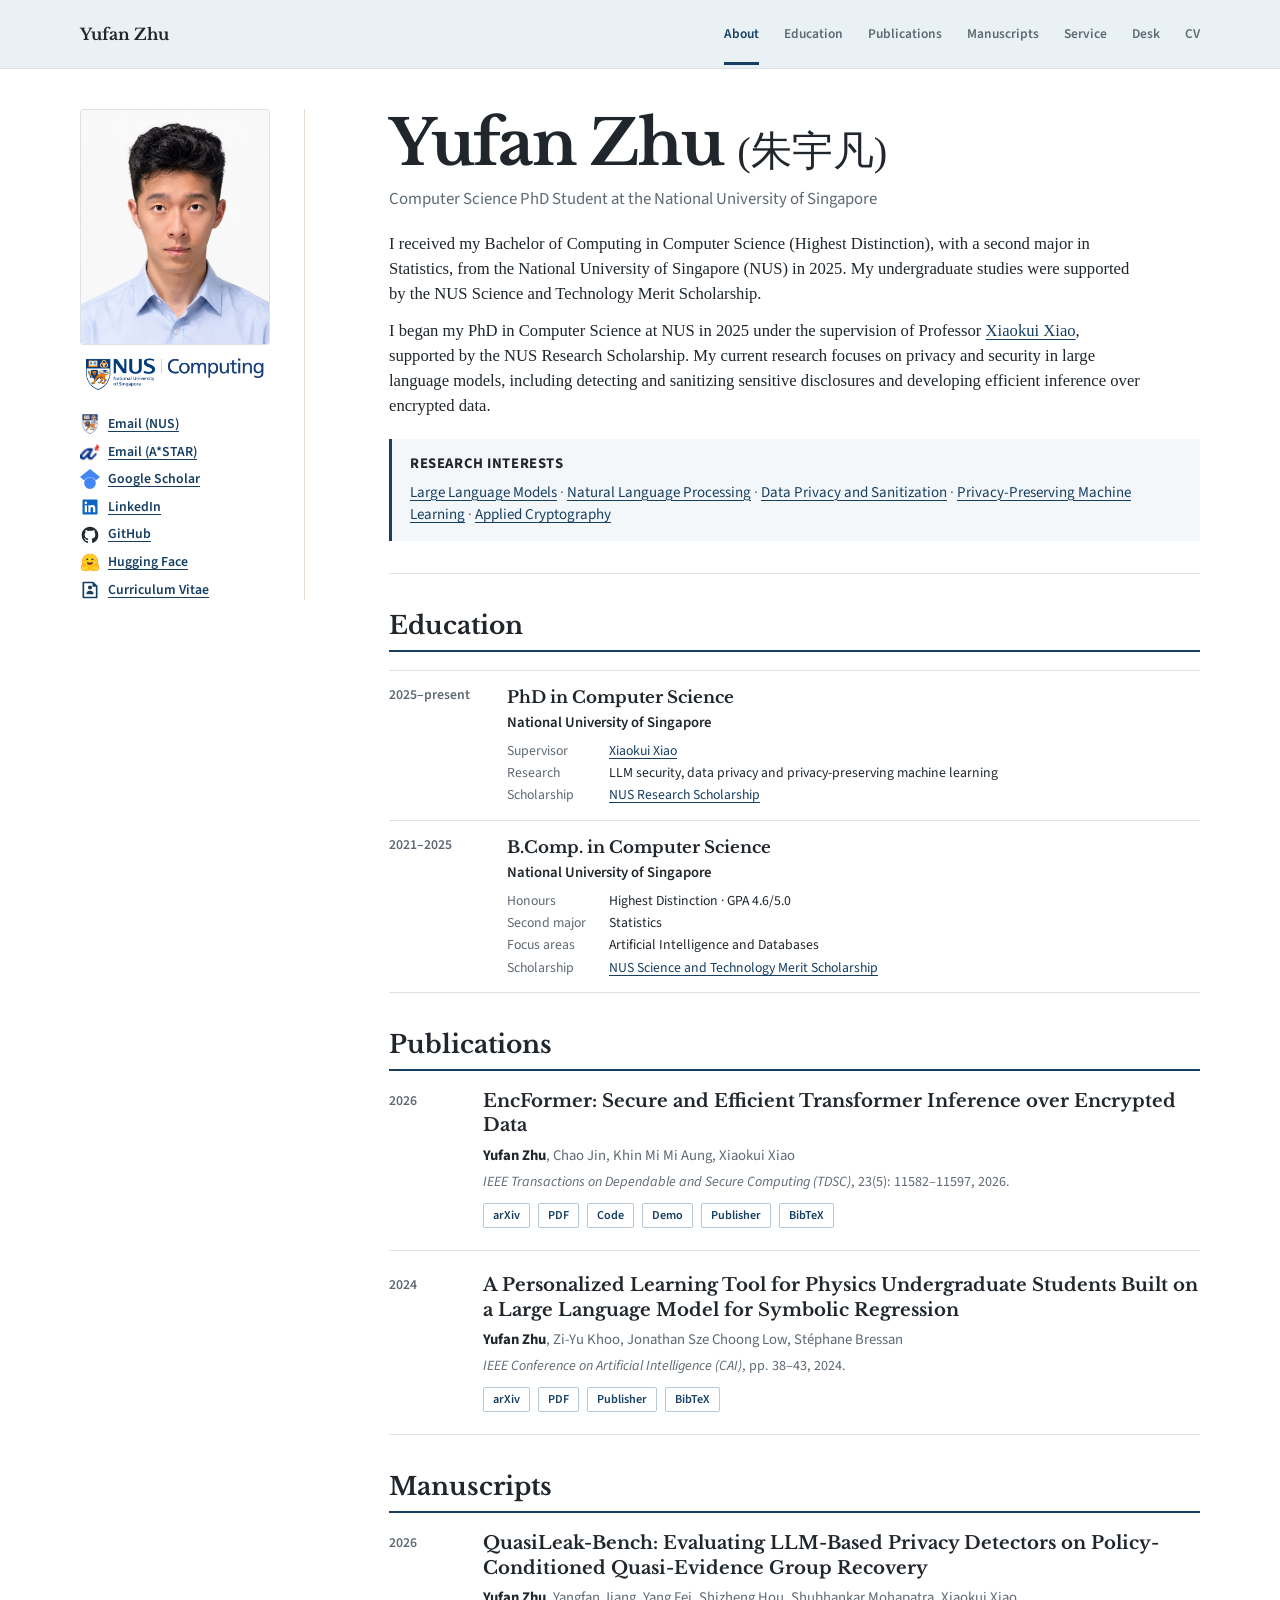
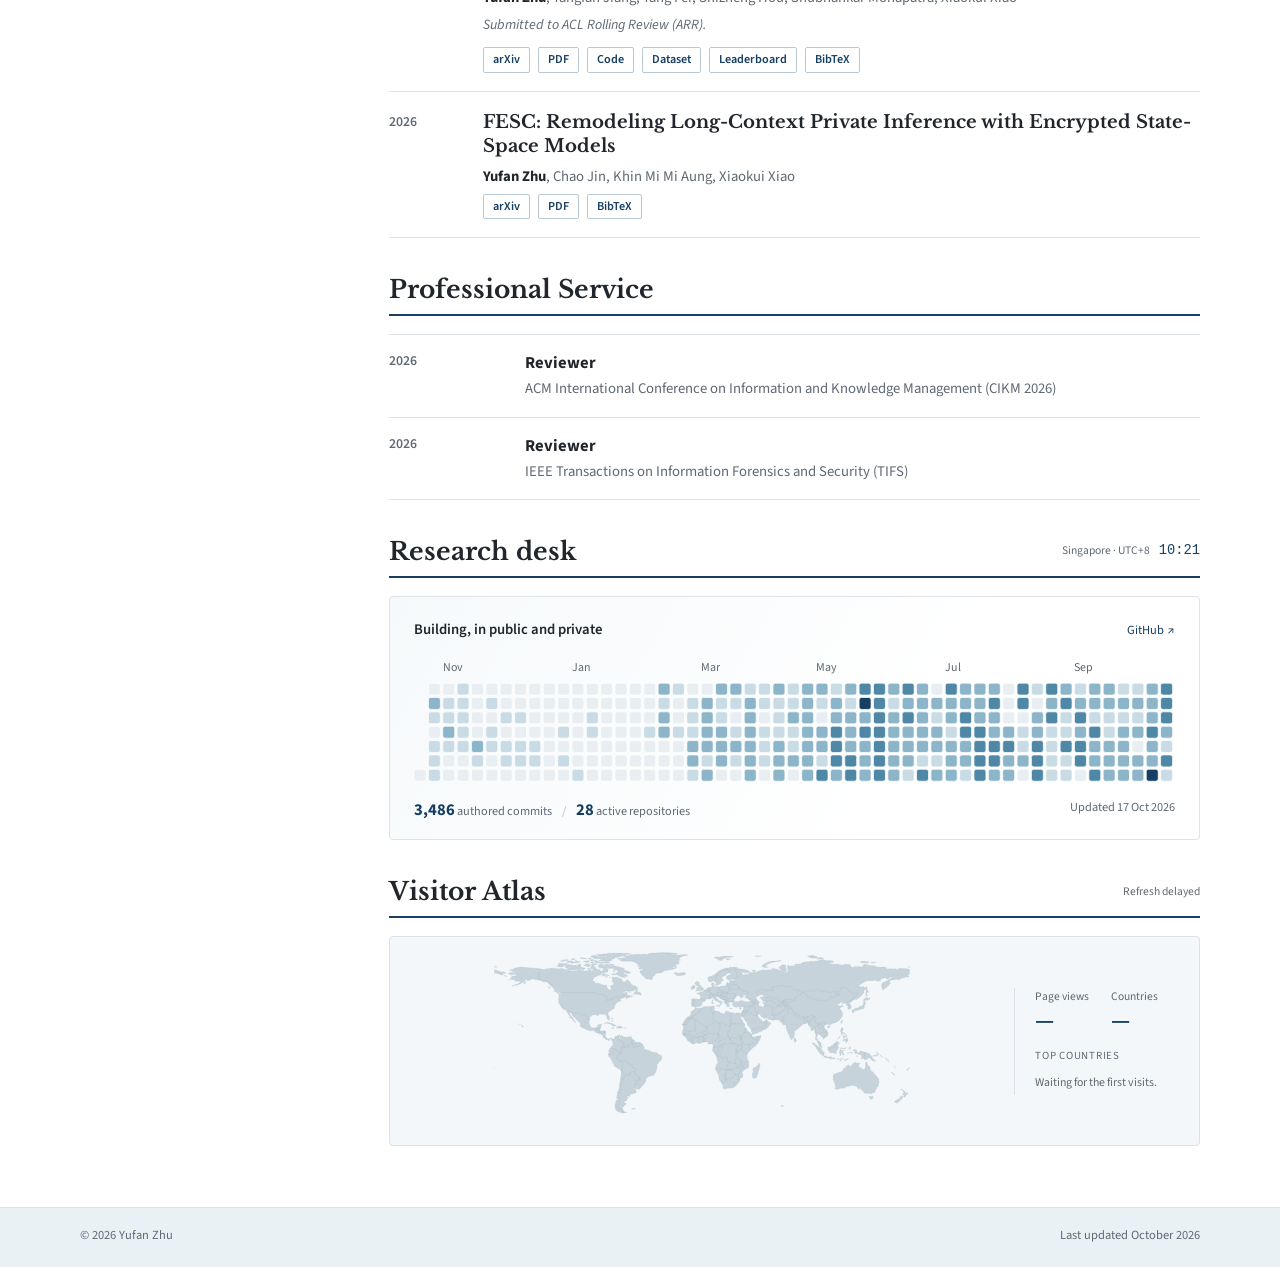
==== commit cae99e30: "Remove FESC code link from portfolio" ====
--- a/index.html
+++ b/index.html
@@ -194,7 +194,6 @@
             <div class="paper-links">
               <a href="https://arxiv.org/abs/2608.17442" target="_blank" rel="noreferrer">arXiv</a>
               <a href="https://arxiv.org/pdf/2608.17442" target="_blank" rel="noreferrer">PDF</a>
-              <a href="https://github.com/Yufannnn/FESC" target="_blank" rel="noreferrer">Code</a>
             </div>
           </div>
         </article>
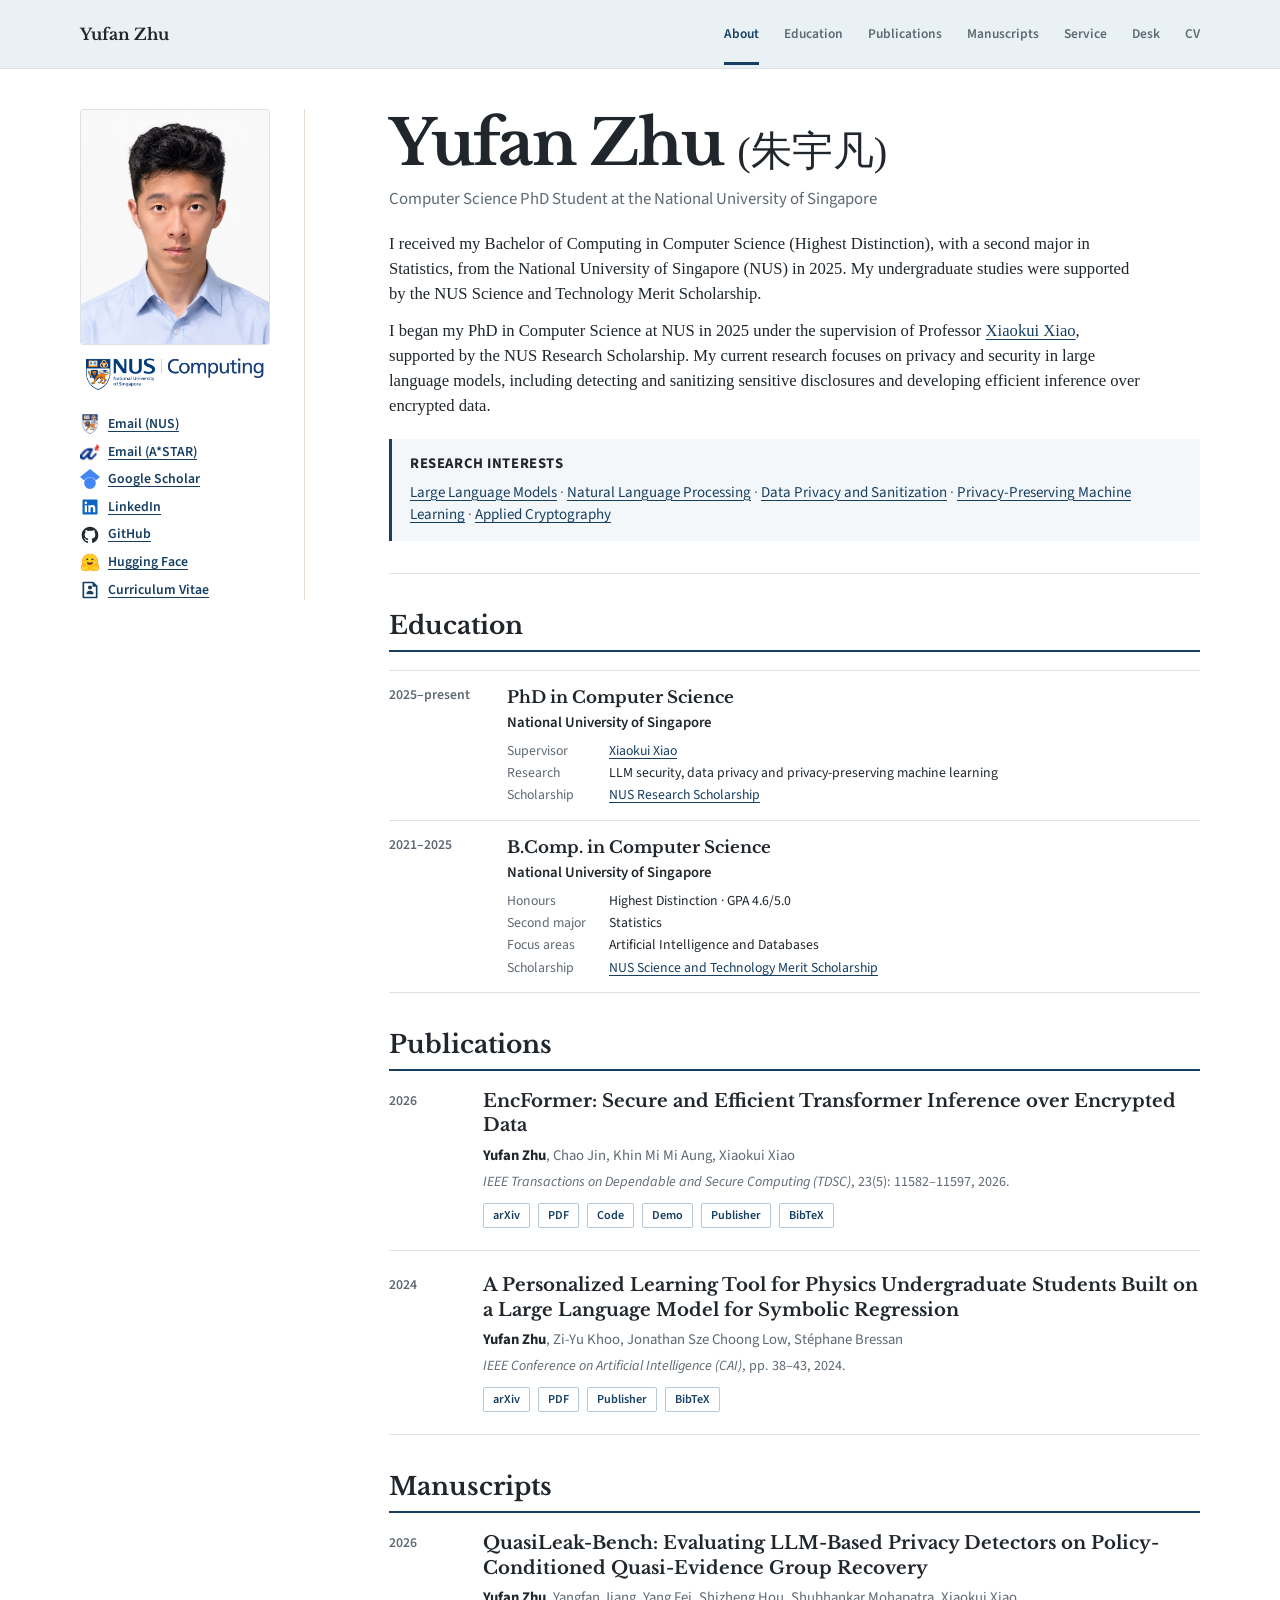
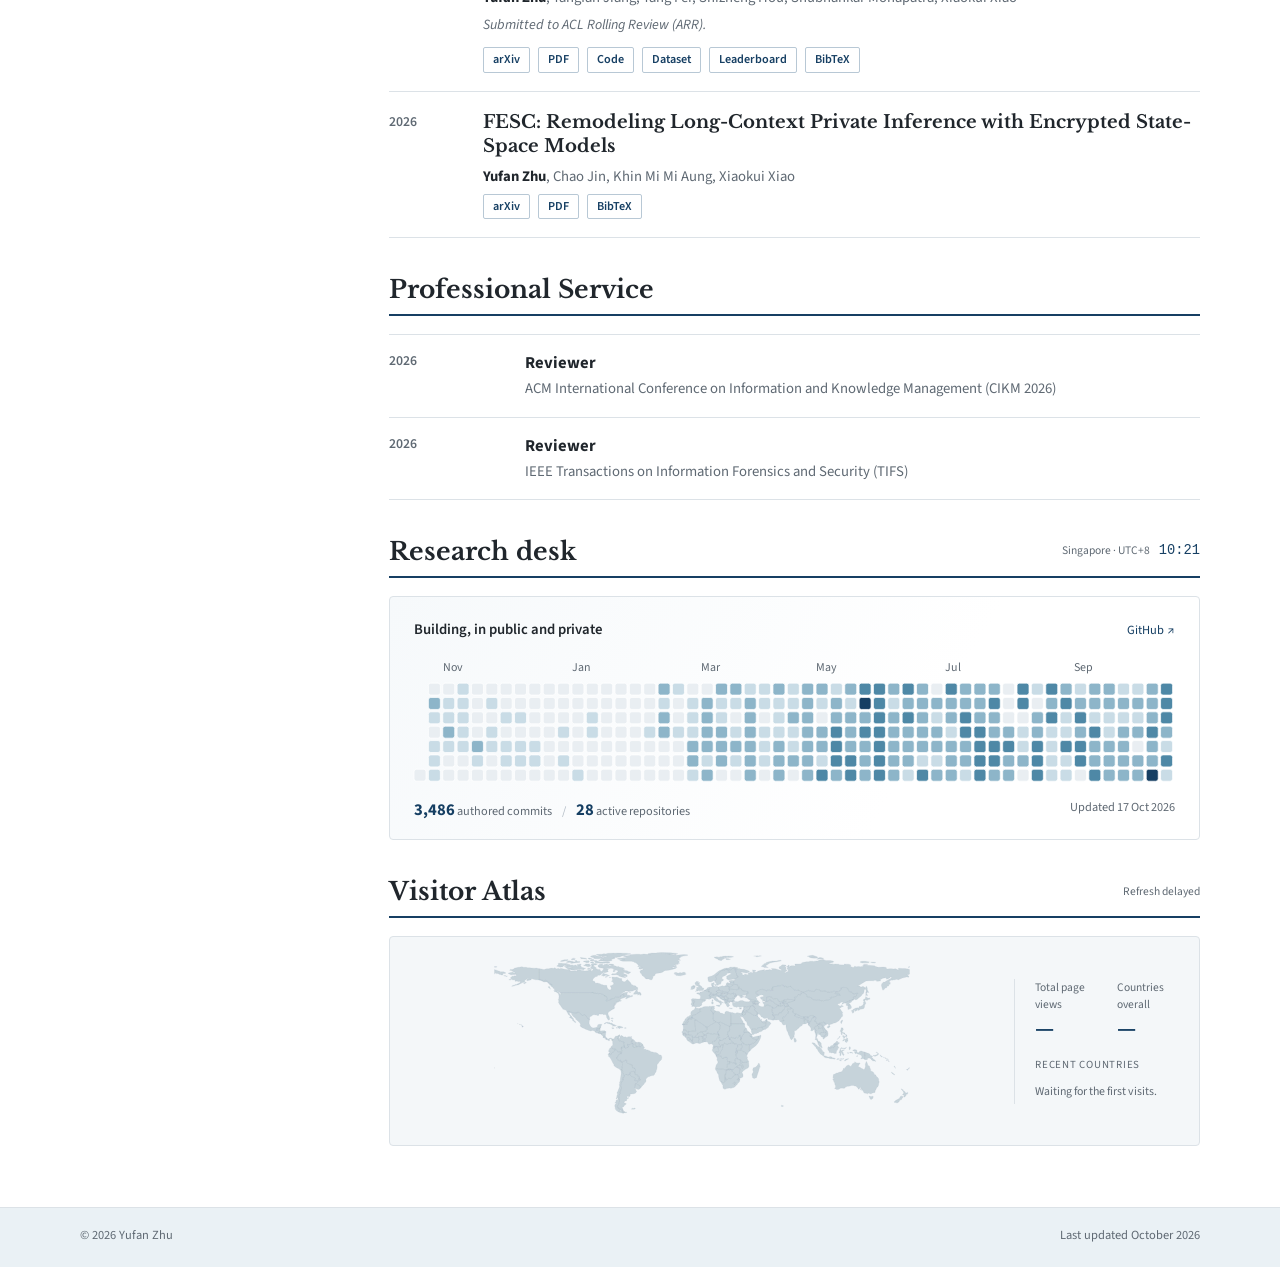
==== commit 939f9b03: "Show recent Atlas countries without per-country visit counts" ====
--- a/index.html
+++ b/index.html
@@ -233,10 +233,10 @@
       <section class="content-section" id="visitor-atlas" aria-labelledby="atlas-heading">
         <div class="section-heading-row"><h2 class="section-title" id="atlas-heading">Visitor Atlas</h2><span class="atlas-status" id="atlas-status" role="status">Connecting</span></div>
         <div class="atlas-panel">
-          <div class="atlas-map" aria-label="Country-level page views"></div>
+          <div class="atlas-map" aria-label="Countries seen in the last 7 UTC days"></div>
           <div class="atlas-summary">
-            <dl class="atlas-totals"><div><dt>Page views</dt><dd data-atlas-stat="pageViews">—</dd></div><div><dt>Countries</dt><dd data-atlas-stat="countries">—</dd></div></dl>
-            <div class="atlas-country-heading">Top countries</div>
+            <dl class="atlas-totals"><div><dt>Total page views</dt><dd data-atlas-stat="pageViews">—</dd></div><div><dt>Countries overall</dt><dd data-atlas-stat="countries">—</dd></div></dl>
+            <div class="atlas-country-heading">Recent countries</div>
             <ol id="atlas-countries" class="atlas-countries"><li>Waiting for the first visits.</li></ol>
           </div>
         </div>
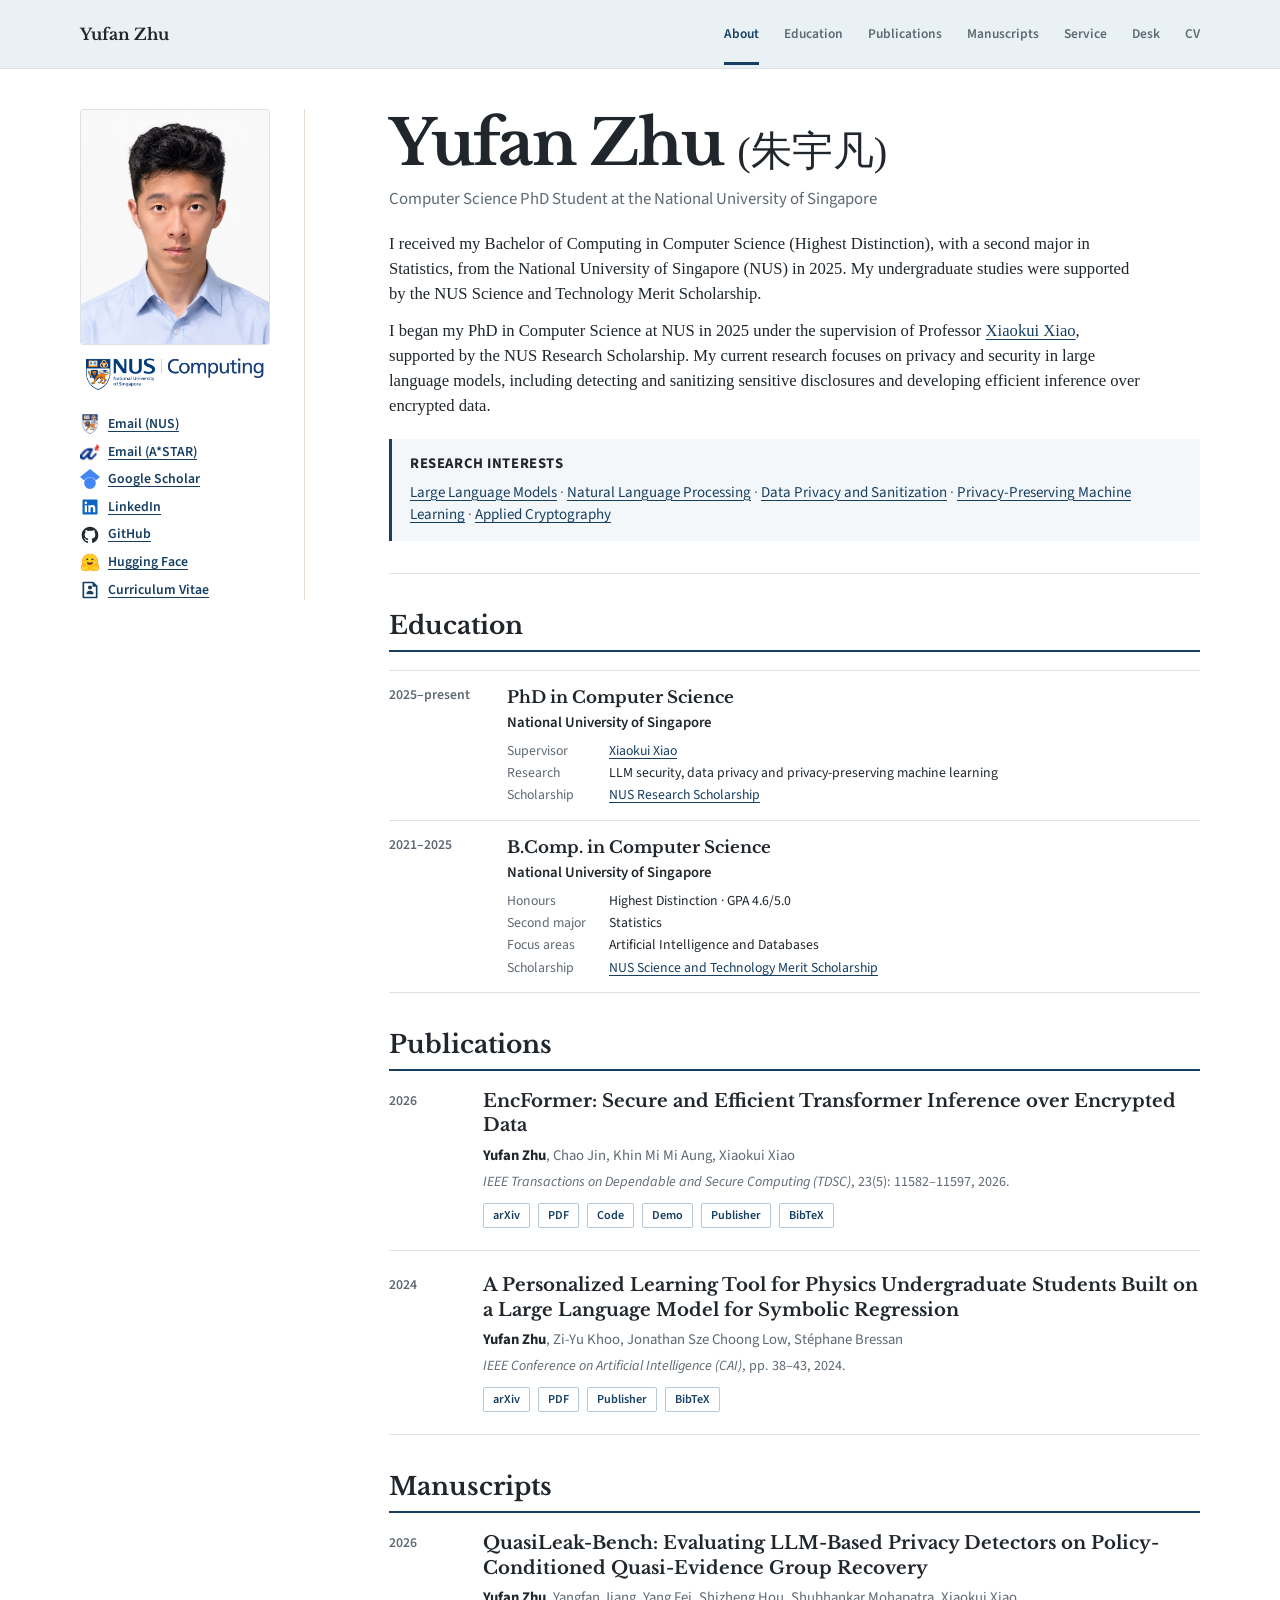
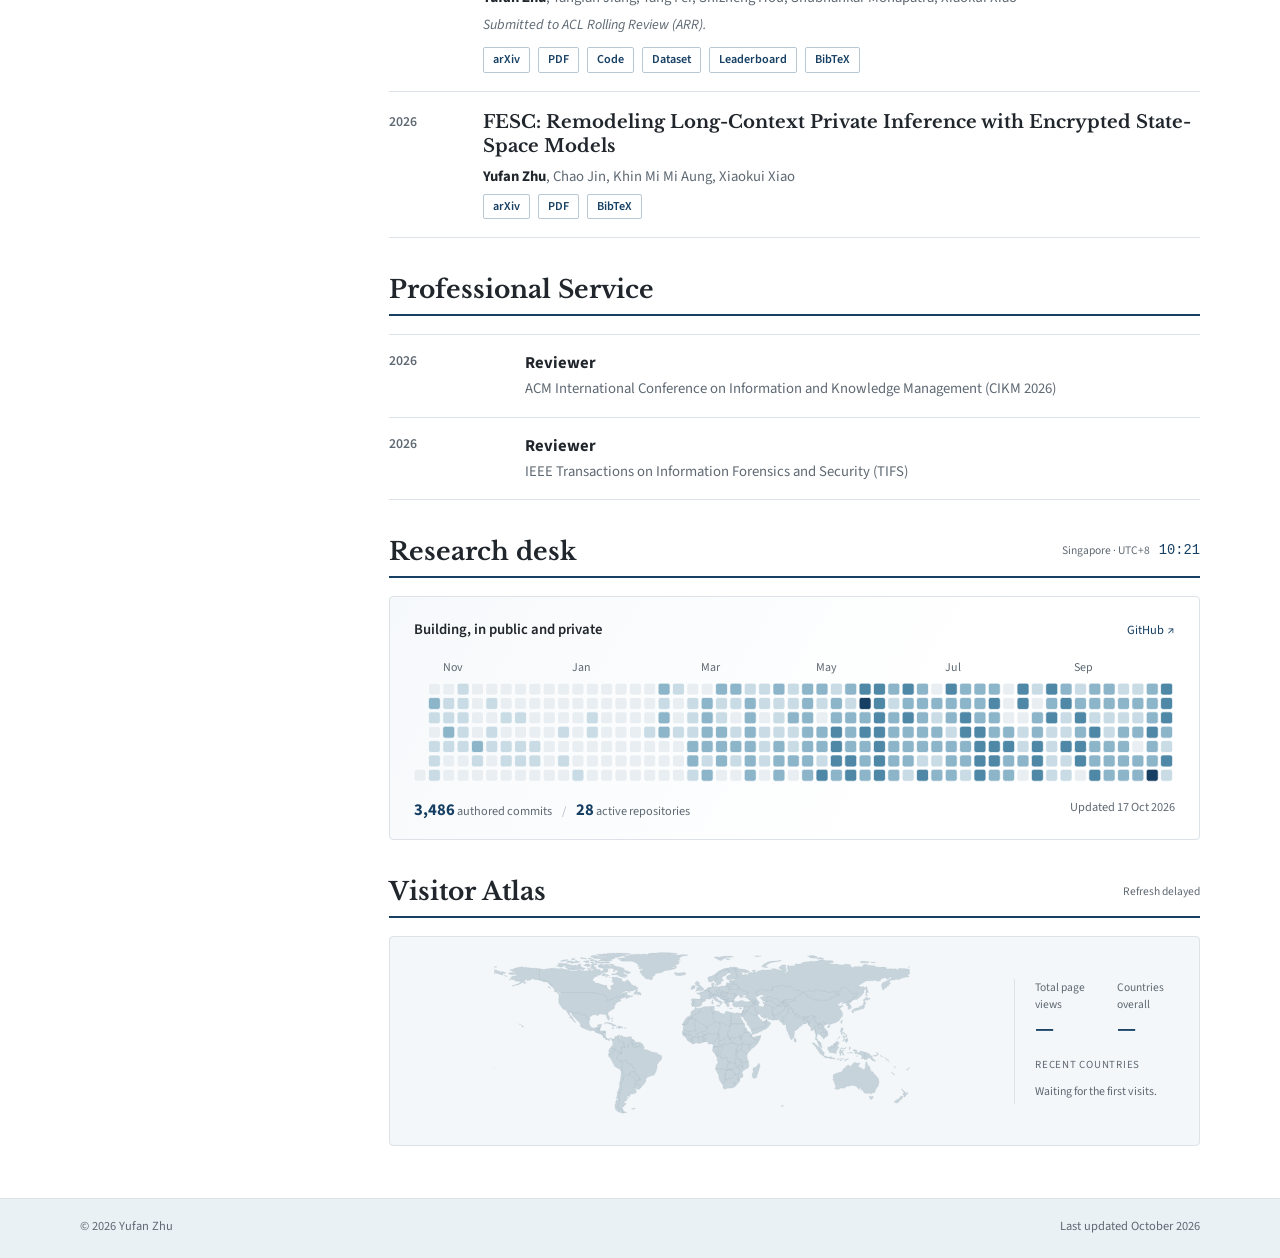
==== commit 97babdc4: "Show every recorded Atlas location and remove visit dates" ====
--- a/index.html
+++ b/index.html
@@ -233,14 +233,13 @@
       <section class="content-section" id="visitor-atlas" aria-labelledby="atlas-heading">
         <div class="section-heading-row"><h2 class="section-title" id="atlas-heading">Visitor Atlas</h2><span class="atlas-status" id="atlas-status" role="status">Connecting</span></div>
         <div class="atlas-panel">
-          <div class="atlas-map" aria-label="Countries seen in the last 7 UTC days"></div>
+          <div class="atlas-map" aria-label="All countries and territories with recorded page views"></div>
           <div class="atlas-summary">
             <dl class="atlas-totals"><div><dt>Total page views</dt><dd data-atlas-stat="pageViews">—</dd></div><div><dt>Countries overall</dt><dd data-atlas-stat="countries">—</dd></div></dl>
             <div class="atlas-country-heading">Recent countries</div>
             <ol id="atlas-countries" class="atlas-countries"><li>Waiting for the first visits.</li></ol>
           </div>
         </div>
-        <div class="atlas-footnote"><time id="atlas-updated"></time></div>
       </section>
     </main>
   </div>
@@ -260,6 +259,6 @@
 
   <script src="assets/js/main.js"></script>
   <script src="assets/js/research-desk.js" defer></script>
-  <script src="assets/js/visitor-atlas.js" defer></script>
+  <script src="assets/js/visitor-atlas.js?v=all-countries-20261114" defer></script>
 </body>
 </html>
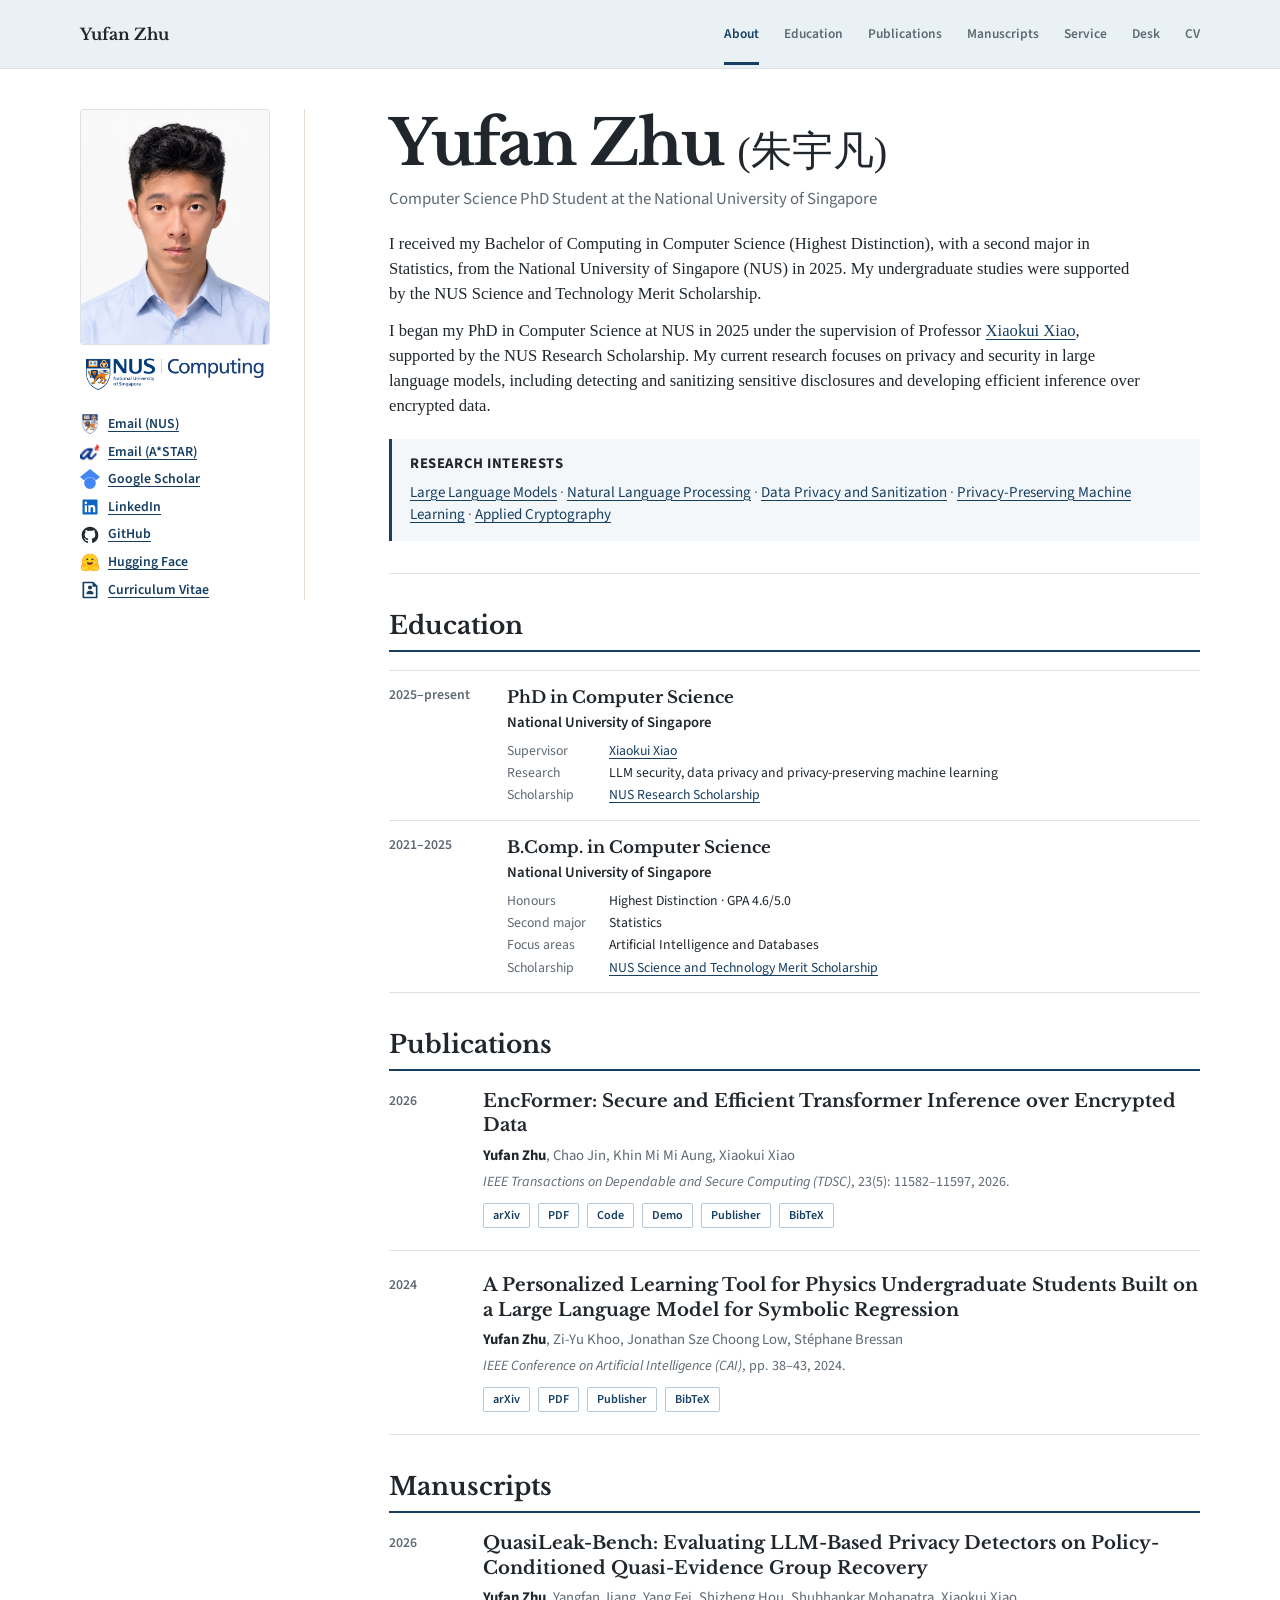
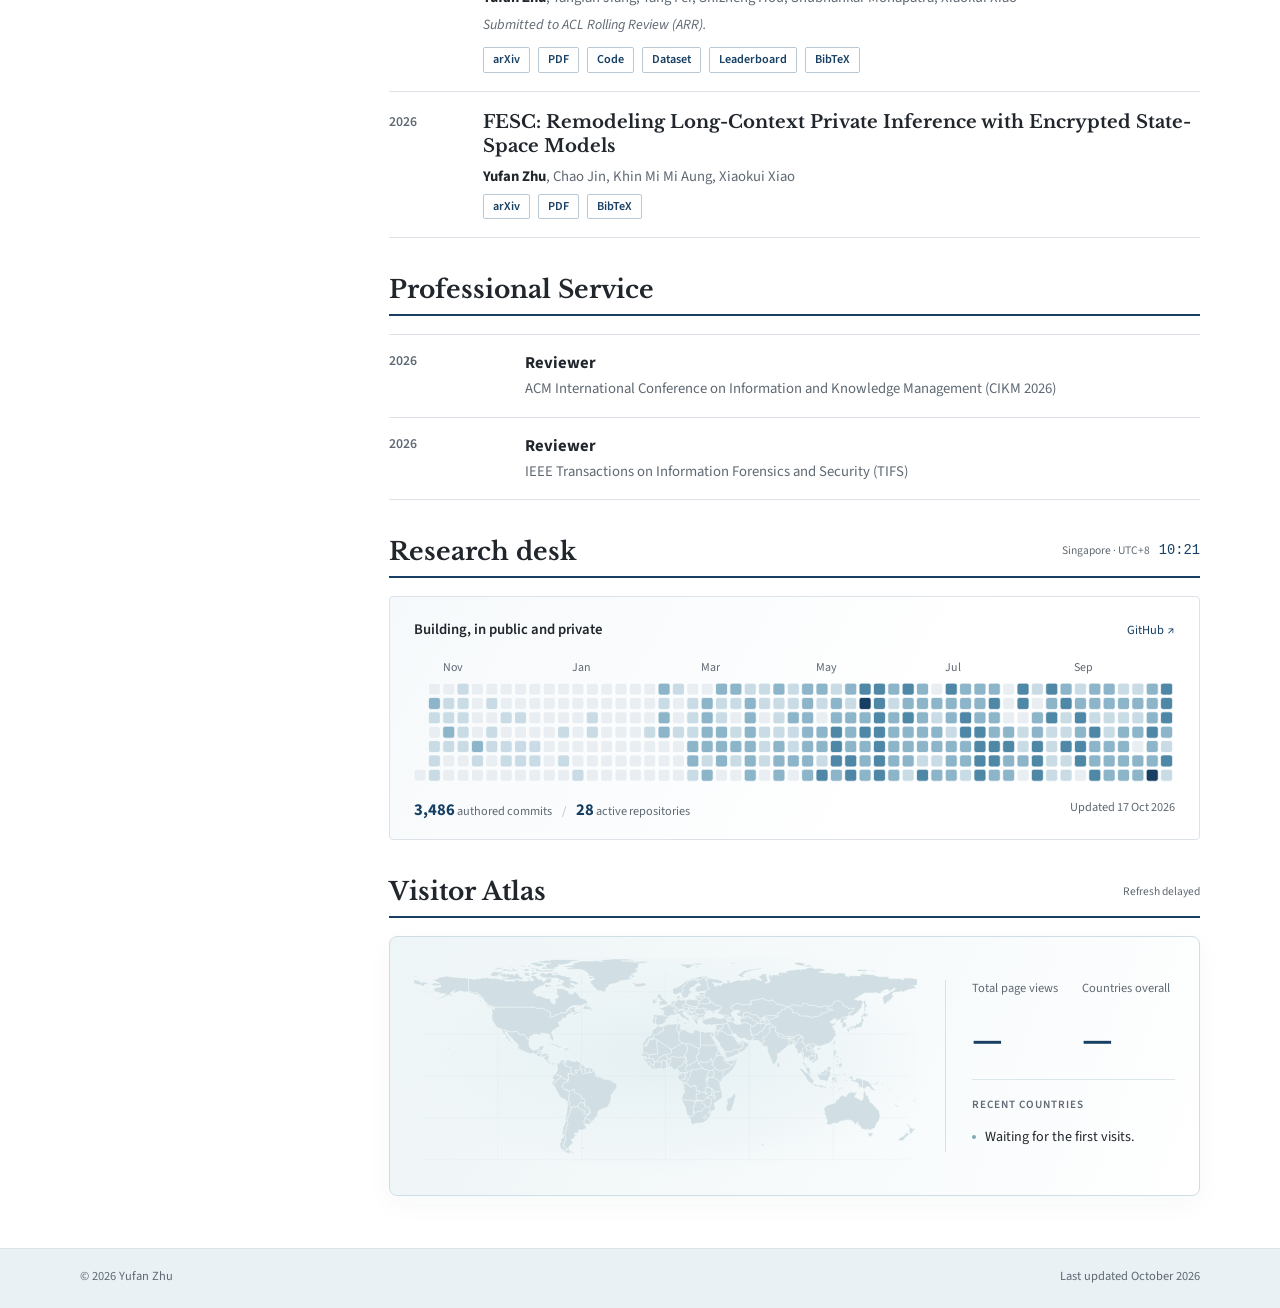
==== commit a3ae30e1: "Refine Visitor Atlas map and summary styling" ====
--- a/index.html
+++ b/index.html
@@ -16,7 +16,7 @@
   <link rel="preconnect" href="https://fonts.gstatic.com" crossorigin>
   <link href="https://fonts.googleapis.com/css2?family=Libre+Baskerville:wght@400;700&amp;family=Source+Sans+3:wght@400;500;600;700&amp;display=swap" rel="stylesheet">
   <link rel="stylesheet" href="assets/css/style.css?v=sidebar-warm-20261017">
-  <link rel="stylesheet" href="assets/css/research-desk.css">
+  <link rel="stylesheet" href="assets/css/research-desk.css?v=atlas-summary-20261114">
 
   <meta property="og:type" content="website">
   <meta property="og:url" content="https://yufannnn.github.io/">
@@ -259,6 +259,6 @@
 
   <script src="assets/js/main.js"></script>
   <script src="assets/js/research-desk.js" defer></script>
-  <script src="assets/js/visitor-atlas.js?v=all-countries-20261114" defer></script>
+  <script src="assets/js/visitor-atlas.js?v=atlas-summary-20261114" defer></script>
 </body>
 </html>
--- a/assets/css/research-desk.css
+++ b/assets/css/research-desk.css
@@ -14,13 +14,14 @@
 .activity-meta p{margin:0}.activity-meta strong{color:var(--navy);font-variant-numeric:tabular-nums;font-size:1.04rem}.meta-separator{margin:0 8px;color:#b2bcc5}
 .atlas-footnote{font-size:.73rem;color:var(--muted);margin:9px 0 0}
 .atlas-status{font-size:.72rem;color:var(--muted);white-space:nowrap}.atlas-status.is-live{color:#287b72}.atlas-status.is-live::before{content:"";display:inline-block;width:6px;height:6px;margin-right:6px;border-radius:50%;background:#478d82}
-.atlas-panel{--atlas-accent:#4b8491;display:grid;grid-template-columns:minmax(0,1fr) 165px;align-items:center;gap:20px;border:1px solid var(--line);border-radius:4px;padding:14px 20px;background:var(--soft)}
-.atlas-map{min-width:0;display:flex;align-items:center;justify-content:center}.atlas-map svg{width:100%;height:auto;max-height:180px;display:block}
-.atlas-marker{fill:var(--navy);stroke:#fff;stroke-width:1.5}.atlas-marker-halo{fill:var(--navy);opacity:.13}
-.atlas-summary{border-left:1px solid var(--line);padding-left:20px;min-width:0}
-.atlas-totals{display:flex;gap:22px;margin:0 0 12px}.atlas-totals dt{color:var(--muted);font-size:.72rem;font-weight:400}.atlas-totals dd{margin:0;color:var(--navy);font-size:1.5rem;font-weight:600;line-height:1.3;font-variant-numeric:tabular-nums}
-.atlas-country-heading{font-size:.68rem;text-transform:uppercase;letter-spacing:.07em;color:var(--muted);margin-bottom:7px}
-.atlas-countries{padding:0;list-style:none;font-size:.74rem;margin:0}.atlas-countries li{display:flex;justify-content:space-between;gap:8px;padding:3px 0;color:var(--muted)}.atlas-countries b{color:var(--ink);font-weight:500;font-variant-numeric:tabular-nums}
+.atlas-panel{--atlas-accent:#6093a1;display:grid;grid-template-columns:minmax(0,1fr) 230px;align-items:center;gap:28px;border:1px solid #cfdee4;border-radius:8px;padding:20px 24px;background:linear-gradient(110deg,#eef5f6 0%,#f8fbfc 65%,#fff 100%);box-shadow:0 8px 28px #163f6309}
+.atlas-map{min-width:0;align-self:stretch;display:flex;align-items:center;justify-content:center;background:radial-gradient(ellipse at 52% 46%,#dcebefa6,transparent 72%)}.atlas-map svg{width:100%;height:auto;display:block}
+.atlas-graticule{fill:none;stroke:#789cab;stroke-width:.65;stroke-opacity:.16;pointer-events:none}.atlas-land{fill:#d1dfe4;fill-opacity:1;stroke:#f7fbfc;stroke-opacity:1;stroke-width:.7}.atlas-land path[data-visited]{fill:var(--atlas-accent);fill-opacity:.9}.atlas-land path[data-visited]:hover{fill:#3c7385;fill-opacity:1}
+.atlas-marker{fill:#174c61;stroke:#fff;stroke-width:1.75}.atlas-marker-halo{fill:#fff;opacity:.55}
+.atlas-summary{border-left:1px solid #d5e2e7;padding-left:26px;min-width:0}
+.atlas-totals{display:grid;grid-template-columns:repeat(2,minmax(0,1fr));gap:16px;margin:0 0 17px;padding-bottom:18px;border-bottom:1px solid #dce7eb}.atlas-totals dt{color:var(--muted);font-size:.78rem;font-weight:400;line-height:1.35;min-height:2.7em;margin-bottom:5px}.atlas-totals dd{margin:0;color:var(--navy);font-size:2.4rem;font-weight:600;line-height:1.1;letter-spacing:-.035em;font-variant-numeric:tabular-nums}
+.atlas-country-heading{font-size:.7rem;font-weight:600;text-transform:uppercase;letter-spacing:.09em;color:var(--muted);margin-bottom:8px}
+.atlas-countries{padding:0;list-style:none;font-size:.88rem;line-height:1.45;margin:0}.atlas-countries li{display:flex;align-items:baseline;gap:9px;padding:5px 0;color:var(--ink);border-bottom:1px solid #163f6309}.atlas-countries li:last-child{border-bottom:0}.atlas-countries li::before{content:"";flex:0 0 4px;width:4px;height:4px;border-radius:50%;background:var(--atlas-accent);align-self:center;opacity:.8}.atlas-countries b{color:var(--ink);font-weight:500;font-variant-numeric:tabular-nums}
 .atlas-footnote{text-align:right}
 .paper-links button{display:inline-block;padding:3px 9px;border:1px solid #b8c8d5;border-radius:2px;color:var(--navy);font:600 .76rem/1.45 var(--sans);background:transparent;cursor:pointer}
 .paper-links button:hover{border-color:var(--navy);background:var(--soft)}
@@ -30,4 +31,4 @@
 .citation-actions{display:flex;align-items:center;flex-wrap:wrap;gap:12px;font-size:.8rem}.citation-actions button{border:1px solid var(--navy);background:var(--navy);color:#fff;font:600 .8rem var(--sans);padding:8px 14px;border-radius:3px;cursor:pointer}.citation-actions a{color:var(--navy)}.citation-actions span{color:var(--muted)}
 button:focus-visible,a:focus-visible{outline:2px solid #4b8491;outline-offset:4px}
 @media(max-width:1050px){.site-nav{gap:15px}.atlas-panel{grid-template-columns:1fr;gap:12px}.atlas-summary{border-left:0;border-top:1px solid var(--line);padding:12px 0 0;display:grid;grid-template-columns:1fr 1fr;gap:0 20px}.atlas-totals{grid-row:1/3;margin:0}.atlas-country-heading{margin:0}}
-@media(max-width:600px){.section-heading-row{gap:14px}.desk-clock{flex-direction:column;gap:0;align-items:flex-end}.activity-panel{padding:18px 14px 14px}.panel-heading h3{font-size:.82rem}.atlas-panel{padding:12px 14px}.atlas-map svg{max-height:140px}.atlas-summary{column-gap:16px}.activity-meta{gap:6px}.activity-meta strong{font-size:.95rem}}
+@media(max-width:600px){.section-heading-row{gap:14px}.desk-clock{flex-direction:column;gap:0;align-items:flex-end}.activity-panel{padding:18px 14px 14px}.panel-heading h3{font-size:.82rem}.atlas-panel{padding:16px}.atlas-summary{display:block;padding-top:16px}.atlas-totals{margin-bottom:18px;gap:24px}.atlas-country-heading{margin-bottom:8px}.atlas-countries{display:grid;grid-template-columns:repeat(2,minmax(0,1fr));column-gap:16px}.activity-meta{gap:6px}.activity-meta strong{font-size:.95rem}}
